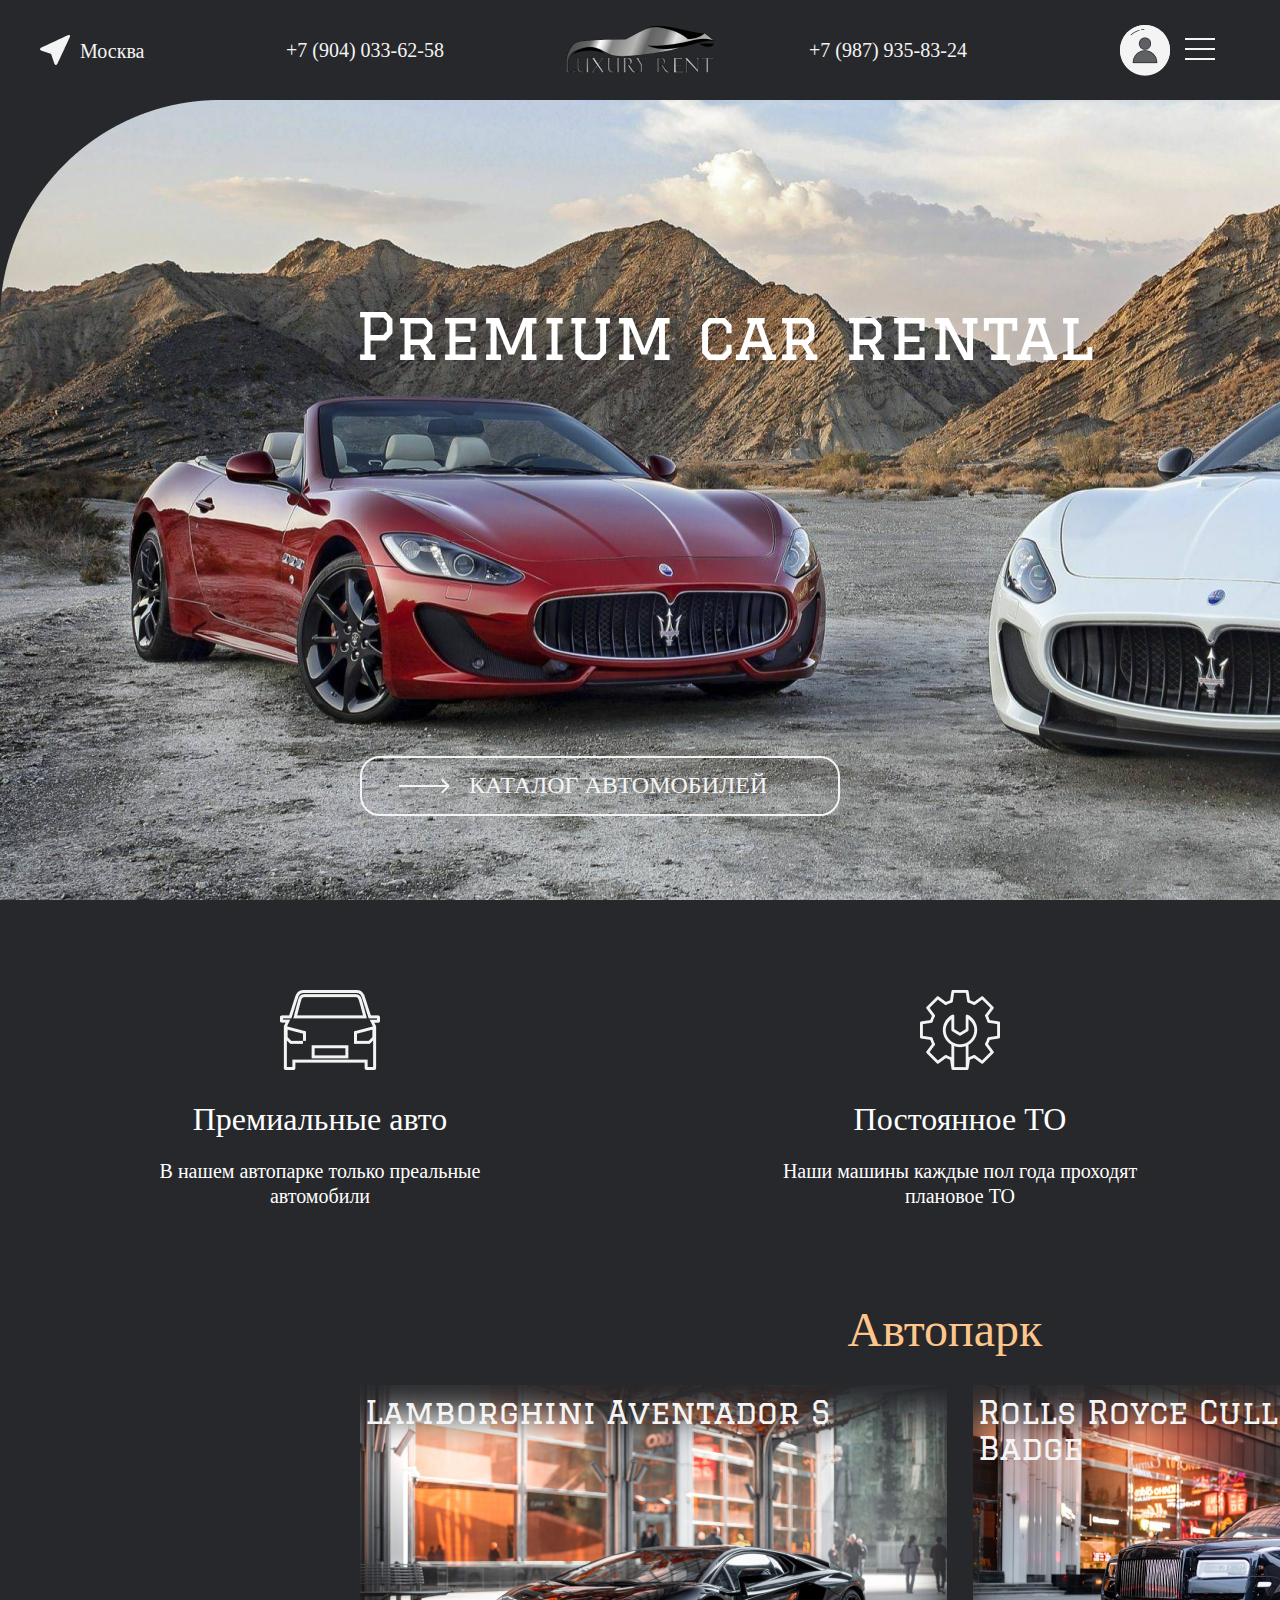
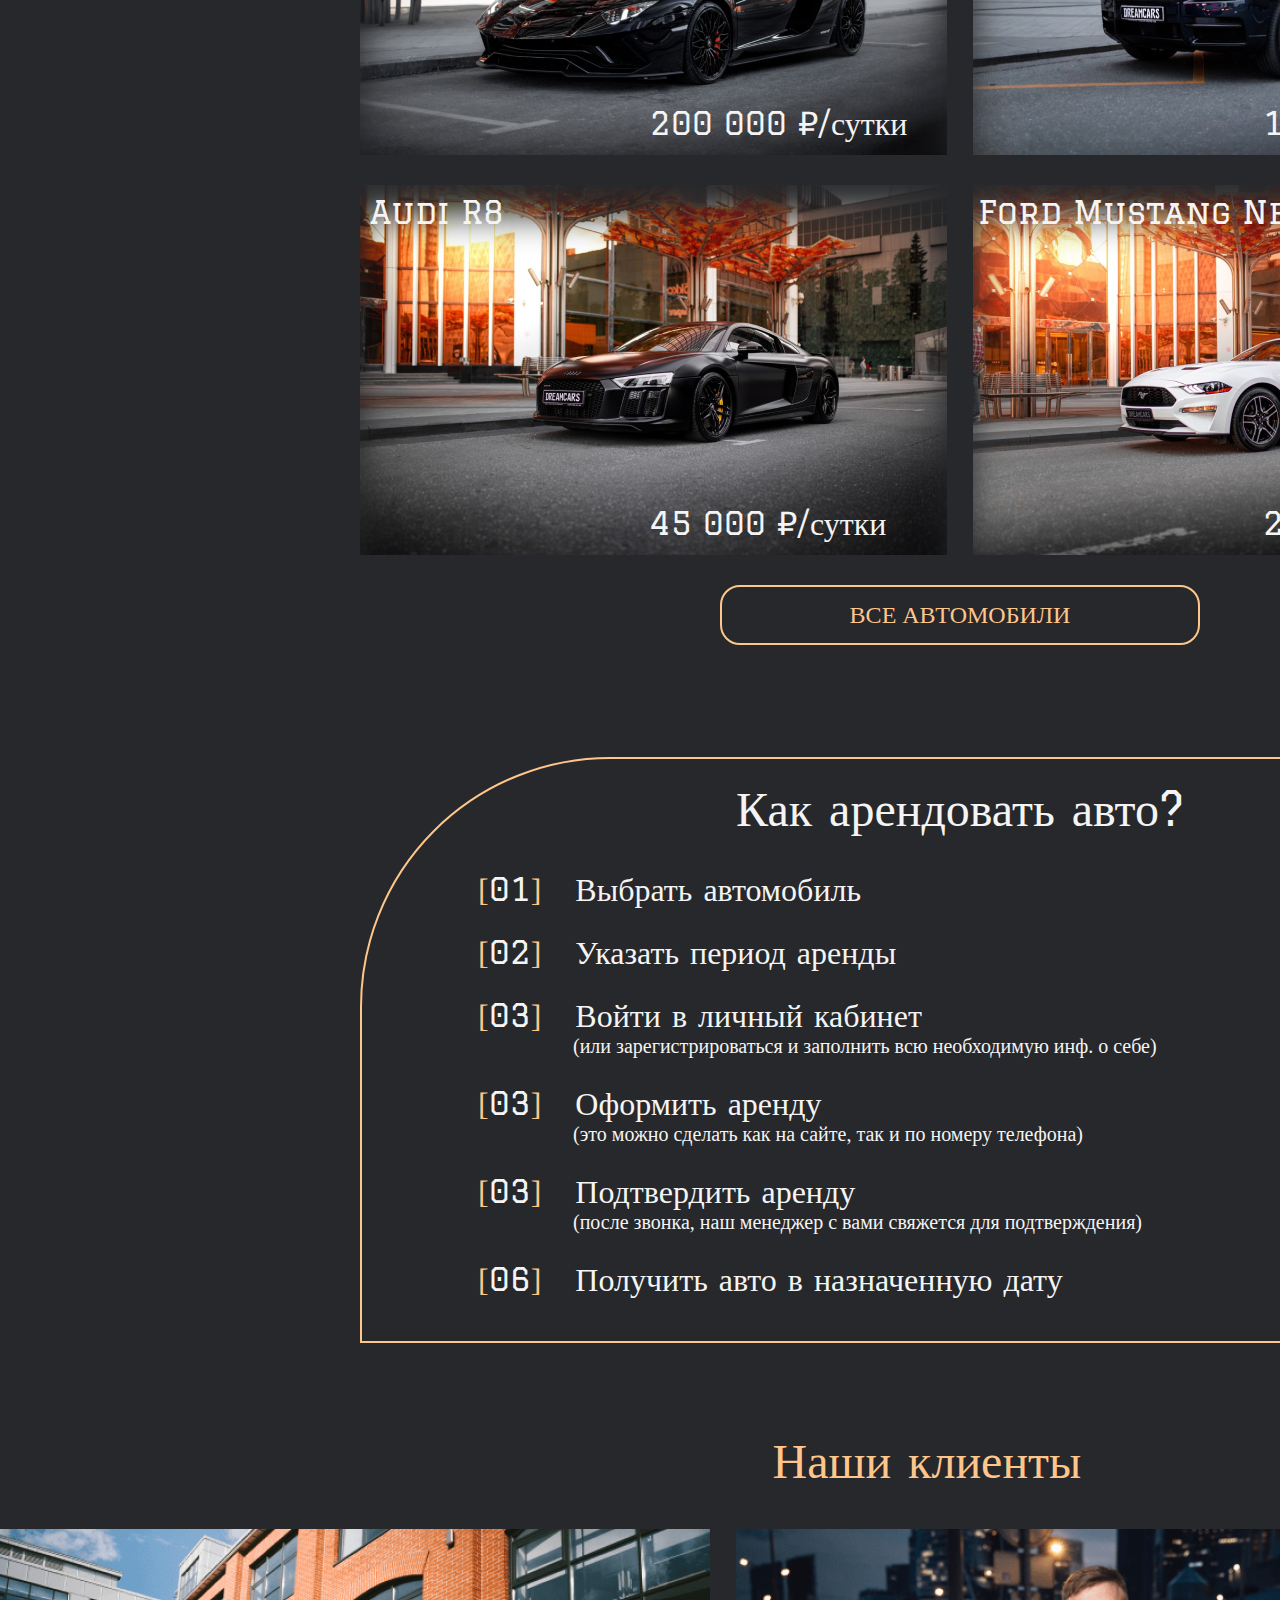
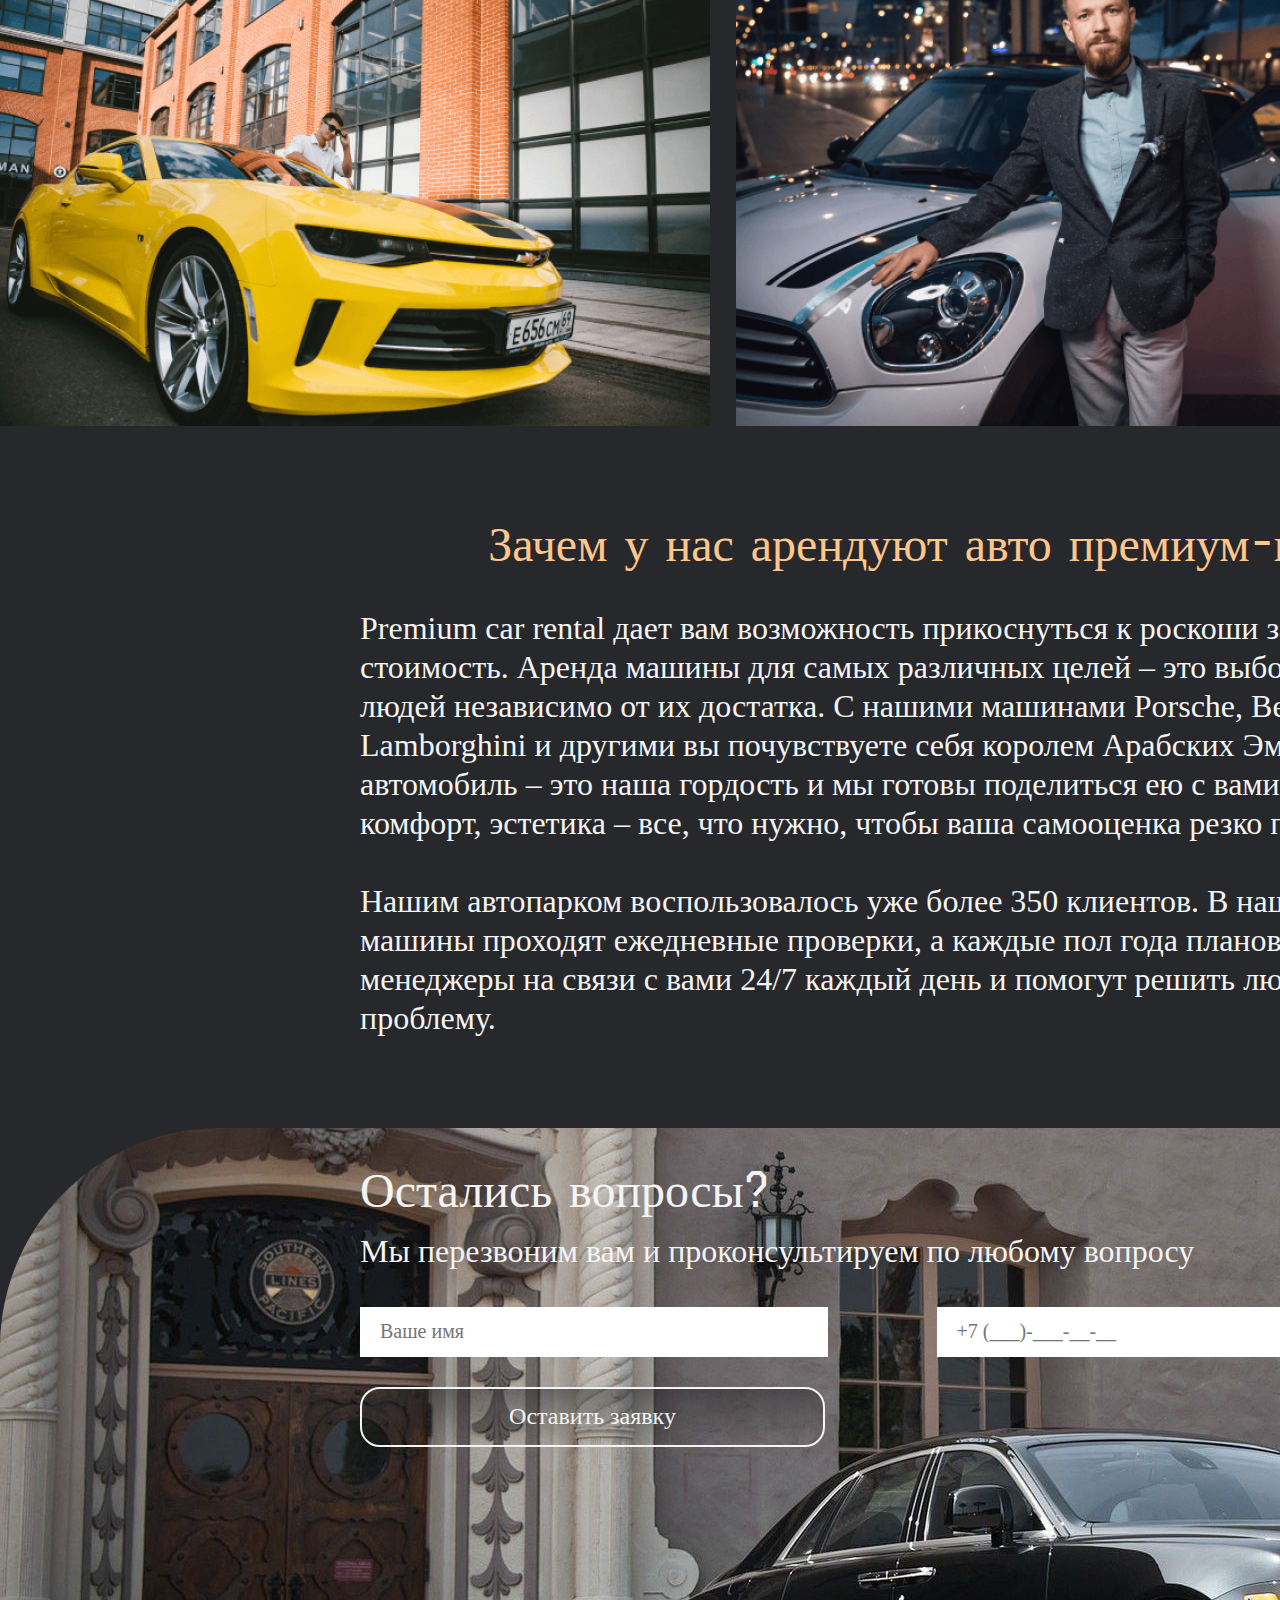
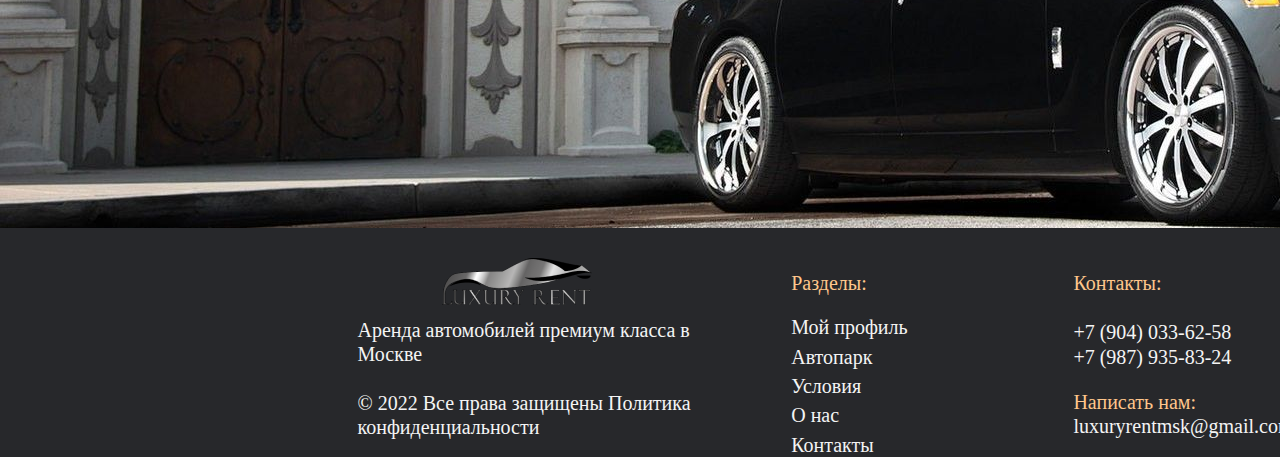
==== index.html @ 7f5846af "Личный кабинет" ====
<!DOCTYPE html>
<html lang="en">

<head>
    <meta charset="UTF-8">
    <meta http-equiv="X-UA-Compatible" content="IE=edge">
    <meta name="viewport" content="width=device-width, initial-scale=1.0">
    <link rel="stylesheet" href="css/style.css">
    <link rel="stylesheet" href="https://unpkg.com/swiper@8/swiper-bundle.min.css" />
    <title>Luxury rent</title>
    <link rel="icon" href="images/favicon.ico" type="image/x-icon">
    <script src="https://code.jquery.com/jquery-3.6.0.min.js"
        integrity="sha256-/xUj+3OJU5yExlq6GSYGSHk7tPXikynS7ogEvDej/m4=" crossorigin="anonymous"></script>
</head>

<body>
    <div class="wrapper">
        <div class="header lock_padding">
            <div class="header_body">
                <div class="header_menu">
                    <div class="menu_location">
                        <img src="images/Vector.png" alt="">
                        <p>Москва</p>
                    </div>
                    <div class="menu_number1">
                        <p>+7 (904) 033-62-58</p>
                    </div>
                    <div class="menu_logo">
                        <a href="index.html"> <img src="images/Logo.png" alt=""></a>
                    </div>
                    <div class="menu_number2">
                        <p>+7 (987) 935-83-24</p>
                    </div>
                    <div class="menu_account">
                        <a href="#popup" class="account_link popup_link">
                            <img src="images/account.png" alt="">
                        </a>
                        <div id="account_burger">
                            <div class="burger_line first"></div>
                            <div class="burger_line second"></div>
                            <div class="burger_line fourth"></div>
                        </div>
                        <div id="main_menu">
                            <div id="close">
                                <img src="images/Close.png" alt="">
                            </div>
                            <nav>
                                <a href="#popup" class="popup_link">Мой профиль</a>
                                <a href="#">Автопарк</a>
                                <a href="#">Условия</a>
                                <a href="#">О нас</a>
                                <a href="#">Контакты</a>
                            </nav>
                        </div>
                    </div>
                </div>
            </div>
        </div>
        <div class="main">
            <div class="main_body">
                <div class="title">
                    <p> Premium car rental</p>
                </div>
                <a href="#">
                    <div class="catalog">
                        <div class="catalog_arrow">
                            <img src="images/arrow.png" alt="" id="arrow">
                            <img src="images/arrow_black.png" alt="" id="arrow_black">
                        </div>
                        <div class="catalog_content">
                            <p>КАТАЛОГ АВТОМОБИЛЕЙ</p>
                        </div>
                    </div>
                </a>
                <div class="main_info">
                    <div class="info_block">
                        <div class="block_logo">
                            <img src="images/car.png" alt="">
                        </div>
                        <div class="block_title">
                            Премиальные авто
                        </div>
                        <div class="block_body">
                            В нашем автопарке только преальные автомобили
                        </div>
                    </div>
                    <div class="info_block">
                        <div class="block_logo">
                            <img src="images/TO.png" alt="">
                        </div>
                        <div class="block_title">
                            Постоянное ТО
                        </div>
                        <div class="block_body">
                            Наши машины каждые пол года проходят плановое ТО
                        </div>
                    </div>
                    <div class="info_block">
                        <div class="block_logo">
                            <img src="images/support.png" alt="">
                        </div>
                        <div class="block_title">
                            Поддержка 24/7
                        </div>
                        <div class="block_body">
                            Мы окажем поддержку нашим клиентам в любое время
                        </div>
                    </div>
                </div>
                <div class="carPark">
                    <div class="carPark_title">
                        <p>Автопарк</p>
                    </div>
                    <div class="carPark_content">
                        <a href="#">
                            <div class="content_item first">
                                <div class="title">
                                    Lamborghini Aventador S
                                </div>
                                <div class="price">
                                    200 000 ₽/сутки
                                </div>
                            </div>
                        </a>
                        <a href="#">
                            <div class="content_item second">
                                <div class="title">
                                    Rolls Royce Cullinan Black
                                    Badge
                                </div>
                                <div class="price">
                                    120 000 ₽/сутки
                                </div>
                            </div>
                        </a>
                        <a href="#">
                            <div class="content_item third">
                                <div class="title audi">
                                    Audi R8
                                </div>
                                <div class="price">
                                    45 000 ₽/сутки
                                </div>
                            </div>
                        </a>
                        <a href="#">
                            <div class="content_item fourth">
                                <div class="title">
                                    Ford Mustang New
                                </div>
                                <div class="price">
                                    20 000 ₽/сутки
                                </div>
                            </div>
                        </a>
                    </div>
                    <a href="#">
                        <div class="carPark_button">
                            ВСЕ АВТОМОБИЛИ
                        </div>
                    </a>
                </div>
                <div class="info">
                    <div class="info_title">
                        Как арендовать авто?
                    </div>
                    <div class="info_content">
                        <p><span class="color">[</span>01<span class="color first">]</span>Выбрать автомобиль</p>
                        <p><span class="color">[</span>02<span class="color second">]</span>Указать период аренды</p>
                        <p><span class="color">[</span>03<span class="color third">]</span>Войти в личный
                            кабинет<br><span class="text">(или зарегистрироваться и заполнить всю необходимую инф. о
                                себе)</span></p>
                        <p><span class="color">[</span>03<span class="color fourth">]</span>Оформить
                            аренду<br><span class="text">(это можно сделать как на сайте, так и по номеру
                                телефона)</span></p>
                        <p><span class="color">[</span>03<span class="color fifth">]</span>Подтвердить
                            аренду<br><span class="text"> (после звонка, наш менеджер с вами свяжется для
                                подтверждения)</span></p>
                        <p><span class="color">[</span>06<span class="color sixth">]</span>Получить авто в назначенную
                            дату</p>
                    </div>
                </div>
                <div class="clients">
                    <div class="clients_title">
                        Наши клиенты
                    </div>
                    <div class="swiper-conatainer">
                        <div class="swiper-wrapper">
                            <div class="swiper-slide"><img class="slide-image" src="images/slider/clients_1 2.png"
                                    alt=""></div>
                            <div class="swiper-slide"><img class="slide-image" src="images/slider/clients_2 1.png"
                                    alt=""></div>
                            <div class="swiper-slide"><img class="slide-image" src="images/slider/clients_3 1.png"
                                    alt=""></div>
                            <div class="swiper-slide"><img class="slide-image" src="images/slider/clients_4 2.png"
                                    alt=""></div>
                        </div>
                    </div>
                </div>
                <div class="benefits">
                    <div class="benefits_title">
                        Зачем у нас арендуют авто премиум-класса?
                    </div>
                    <div class="benefits_content">
                        <p>
                            Premium car rental дает вам возможность прикоснуться к роскоши
                            за доступную стоимость. Аренда машины для самых различных целей – это выбор уверенных в себе
                            людей независимо от их достатка.
                            С нашими машинами Porsche, Bentley, Ferrari, Lamborghini и другими вы почувствуете себя
                            королем Арабских Эмиратов. Каждый автомобиль – это наша гордость и мы готовы поделиться ею с
                            вами. Динамика, комфорт, эстетика – все, что нужно, чтобы ваша самооценка резко повысилась.
                        </p>
                        <br>
                        <p>
                            Нашим автопарком воспользовалось уже более 350 клиентов.
                            В нашем автопарке машины проходят ежедневные проверки,
                            а каждые пол года плановое ТО. Наши менеджеры на связи с вами 24/7 каждый день и помогут
                            решить любую возникшую проблему.
                        </p>
                    </div>
                </div>
                <div class="feedback">
                    <form id="ajax-form" action="mail.php" method="POST">
                        <div class="feedback_title">Остались вопросы?</div>
                        <div class="feedback_text">Мы перезвоним вам и проконсультируем по любому вопросу</div>
                        <input type="text" name="user_name" class="feedback_name" placeholder="Ваше имя">
                        <input type="text" name="user_phone" class="feedback_number" type="tel"
                            placeholder="+7 (___)-___-__-__">
                        <button type="submit" class="feedback_button">Оставить заявку</button>
                    </form>
                </div>
            </div>
        </div>
        <div class="footer">
            <div class="footer_wrapper">
                <div class="footer_politics">
                    <div class="politics_logo"><img src="images/Logo.png" alt=""></div>
                    <div class="politics_content">
                        <p>Аренда автомобилей премиум класса в Москве</p> <br>
                        <p>© 2022 Все
                            права защищены Политика конфиденциальности</p>
                    </div>
                </div>
                <div class="footer_menu">
                    <div class="menu_title title">Разделы:</div>
                    <div class="menu_content">
                        <a href="#">
                            <p>Мой профиль</p>
                        </a><a href="#">
                            <p>Автопарк</p>
                        </a><a href="#">
                            <p>Условия</p>
                        </a><a href="#">
                            <p>О нас</p>
                        </a><a href="#">
                            <p>Контакты</p>
                        </a>
                    </div>
                </div>
                <div class="footer_contacts">
                    <div class="contacts_title title">
                        Контакты:
                    </div>
                    <div class="contacts_content">
                        <p>+7 (904) 033-62-58</p>
                        <p>+7 (987) 935-83-24</p>
                    </div>
                    <div class="writeUs title">
                        Написать нам:
                    </div>
                    <div class="writeUs_content">
                        luxuryrentmsk@gmail.com
                    </div>
                </div>
                <div class="footer_address">
                    <div class="address_title title">
                        Адрес:
                    </div>
                    <div class="address_content">
                        <p>Россия, г.Москва,</p>
                        <p>Новый Арбат, 32</p>
                    </div>
                    <div class="address_links">
                        <a href="#"><img src="images/footer/telegram.png" alt=""></a>
                        <a href="#"> <img src="images/footer/vk.png" alt=""></a>
                        <a href="#"><img src="images/footer/inst.png" alt=""></a>
                    </div>
                </div>
            </div>
        </div>

    </div>

    <div class="popup" id="popup">
        <div class="popup_body">
            <div class="popup_content">
                <div class="popup_letter"></div>
                <div class="popup_title">Вход в личный кабинет</div>
                <input type="text" placeholder="Логин" class="popup_login popup_input">
                <input type="text" placeholder="Пароль" class="popup_password popup_input">
            </div>
        </div>
    </div>
    <div class="popup" id="popup_2">
        <div class="popup_body">
            <div class="popup_content">
                <div class="popup_title">Модальное окно 2</div>
                <div class="popup_text"> Lorem ipsum dolor sit amet consectetur adipisicing elit. Neque perspiciatis
                    provident dicta minima,
                    nostrum ipsam veritatis commodi aliquam odit. Possimus voluptatibus non dolorum consectetur deleniti
                    atque soluta excepturi
                    ut delectus!</div>
            </div>
        </div>
    </div>

    <script src="https://unpkg.com/swiper@8/swiper-bundle.min.js"></script>
    <script src="js/script.js"></script>
    <script src="js/feedback.js"></script>
    <script src="js/popup.js"></script>
</body>

</html>
---- css/style.css ----
@charset "UTF-8";
/*Обнуление*/
@import url("https://fonts.googleapis.com/css2?family=Graduate&display=swap");
* {
  padding: 0;
  margin: 0;
  border: 0;
}

*, *:before, *:after {
  -webkit-box-sizing: border-box;
  box-sizing: border-box;
}

:focus, :active {
  outline: none;
}

a:focus, a:active {
  outline: none;
}

nav, footer, header, aside {
  display: block;
}

html, body {
  height: 100%;
  width: 100%;
  font-size: 100%;
  line-height: 1;
  font-size: 14px;
  -ms-text-size-adjust: 100%;
  -moz-text-size-adjust: 100%;
  -webkit-text-size-adjust: 100%;
}

input, button, textarea {
  font-family: inherit;
}

input::-ms-clear {
  display: none;
}

button {
  cursor: pointer;
}

button::-moz-focus-inner {
  padding: 0;
  border: 0;
}

a, a:visited {
  text-decoration: none;
}

a:hover {
  text-decoration: none;
}

ul li {
  list-style: none;
}

img {
  vertical-align: top;
}

h1, h2, h3, h4, h5, h6 {
  font-size: inherit;
  font-weight: 400;
}

/*--------------------*/
@font-face {
  font-family: Montserrat;
  src: url("https://fonts.googleapis.com/css2?family=Montserrat&display=swap");
}

* {
  font-family: Montserrat;
}

body {
  background: #27282B;
}

body.lock {
  overflow: hidden;
}

#main_menu {
  background: #27282B;
  width: 246px;
  height: 370px;
  overflow: visible;
  position: absolute;
  top: 25px;
  margin-right: 50px;
}

#main_menu #close {
  display: -webkit-box;
  display: -ms-flexbox;
  display: flex;
  -webkit-box-pack: left;
      -ms-flex-pack: left;
          justify-content: left;
  cursor: pointer;
}

#main_menu #close img {
  margin-left: 210px;
}

#main_menu nav {
  display: -webkit-box;
  display: -ms-flexbox;
  display: flex;
  -webkit-box-orient: vertical;
  -webkit-box-direction: normal;
      -ms-flex-direction: column;
          flex-direction: column;
  line-height: 24.38px;
}

#main_menu nav a:first-child {
  margin-top: 35px;
}

#main_menu nav a {
  text-align: center;
  font-size: 20px;
  color: white;
  text-decoration: none;
  margin-bottom: 40px;
}

.wrapper {
  width: 1920px;
  margin-left: auto;
  margin-right: auto;
}

.wrapper .header {
  position: fixed;
  top: 0;
  left: 0;
  background-color: #27282B;
  width: 100%;
  height: 100px;
  display: -webkit-box;
  display: -ms-flexbox;
  display: flex;
  -webkit-box-align: center;
      -ms-flex-align: center;
          align-items: center;
  z-index: 2;
}

.wrapper .header .header_body {
  width: 1200px;
  height: 80px;
  margin-left: auto;
  margin-right: auto;
}

.wrapper .header .header_body .header_menu {
  display: -webkit-box;
  display: -ms-flexbox;
  display: flex;
  height: 100%;
}

.wrapper .header .header_body .header_menu .menu_location {
  display: -webkit-box;
  display: -ms-flexbox;
  display: flex;
  -webkit-box-align: center;
      -ms-flex-align: center;
          align-items: center;
  height: 100%;
}

.wrapper .header .header_body .header_menu .menu_location img {
  width: 30px;
  height: 30px;
  margin-right: 10px;
}

.wrapper .header .header_body .header_menu .menu_location p {
  font-size: 20px;
  color: #F4F4F4;
  width: 80px;
  height: 22px;
  line-height: 24.38px;
}

.wrapper .header .header_body .header_menu .menu_number1 {
  display: -webkit-box;
  display: -ms-flexbox;
  display: flex;
  -webkit-box-align: center;
      -ms-flex-align: center;
          align-items: center;
  height: 100%;
  margin-left: 126px;
  width: 185px;
}

.wrapper .header .header_body .header_menu .menu_number1 p {
  color: #F4F4F4;
  line-height: 24.38px;
  font-size: 20px;
}

.wrapper .header .header_body .header_menu .menu_logo {
  display: -webkit-box;
  display: -ms-flexbox;
  display: flex;
  -webkit-box-align: center;
      -ms-flex-align: center;
          align-items: center;
  margin-left: 94px;
}

.wrapper .header .header_body .header_menu .menu_number2 {
  display: -webkit-box;
  display: -ms-flexbox;
  display: flex;
  -webkit-box-align: center;
      -ms-flex-align: center;
          align-items: center;
  height: 100%;
  margin-left: 94px;
  width: 185px;
}

.wrapper .header .header_body .header_menu .menu_number2 p {
  font-family: Montserrat;
  color: #F4F4F4;
  line-height: 24.38px;
  font-size: 20px;
}

.wrapper .header .header_body .header_menu .menu_account {
  display: -webkit-box;
  display: -ms-flexbox;
  display: flex;
  -webkit-box-align: center;
      -ms-flex-align: center;
          align-items: center;
  height: 100%;
  width: 246px;
}

.wrapper .header .header_body .header_menu .menu_account .account_link {
  margin-left: 154px;
  height: 50px;
  width: 50px;
  border-radius: 50%;
  background-color: #F4F4F4;
  display: -webkit-box;
  display: -ms-flexbox;
  display: flex;
  -webkit-box-align: center;
      -ms-flex-align: center;
          align-items: center;
  -webkit-box-pack: center;
      -ms-flex-pack: center;
          justify-content: center;
  -webkit-box-orient: vertical;
  -webkit-box-direction: normal;
      -ms-flex-direction: column;
          flex-direction: column;
  margin-left: 126px;
  margin-right: 15px;
}

.wrapper .header .header_body .header_menu .menu_account #account_burger {
  margin: 200px auto;
  width: 30px;
  height: 40px;
  padding: 0;
  margin: 0;
  -webkit-box-sizing: border-box;
          box-sizing: border-box;
  position: relative;
  text-align: center;
  background-color: #27282B;
  cursor: pointer;
}

.wrapper .header .header_body .header_menu .menu_account #account_burger .burger_line {
  position: absolute;
  top: 8px;
  right: 0;
  width: 30px;
  height: 2px;
  background: #F4F4F4;
}

.wrapper .header .header_body .header_menu .menu_account #account_burger .second {
  top: 18px;
}

.wrapper .header .header_body .header_menu .menu_account #account_burger .fourth {
  top: 28px;
}

.wrapper .main {
  margin-top: 100px;
  width: 100%;
}

.wrapper .main .main_body {
  height: 100%;
  width: 100%;
  background: #27282B url(../images/Main.png) no-repeat;
}

.wrapper .main .main_body .title p {
  padding-top: 200px;
  padding-left: 355px;
  color: #FFFFFF;
  font-size: 64px;
  line-height: 72.9px;
  font-family: Graduate;
}

.wrapper .main .main_body .catalog {
  margin-left: 360px;
  display: -webkit-box;
  display: -ms-flexbox;
  display: flex;
  width: 480px;
  height: 60px;
  border: 2px solid #F4F4F4;
  border-radius: 20px;
  -webkit-box-align: center;
      -ms-flex-align: center;
          align-items: center;
  margin-top: 383px;
}

.wrapper .main .main_body .catalog .catalog_arrow {
  margin-left: 37px;
  width: 49.65px;
}

.wrapper .main .main_body .catalog .catalog_arrow #arrow_black {
  display: none;
}

.wrapper .main .main_body .catalog .catalog_content {
  margin-left: 20.35px;
}

.wrapper .main .main_body .catalog .catalog_content p {
  font-family: Montserrat;
  font-weight: 500;
  color: #F4F4F4;
  font-size: 24px;
  line-height: 29.26px;
}

.wrapper .main .main_body .catalog:hover #arrow {
  display: none;
}

.wrapper .main .main_body .catalog:hover #arrow_black {
  display: inline;
}

.wrapper .main .main_body .catalog:hover {
  background-color: #F4F4F4;
}

.wrapper .main .main_body .catalog:hover .catalog_content p {
  color: #27282B;
}

.wrapper .main .main_body .main_info {
  margin-top: 174px;
  display: -webkit-box;
  display: -ms-flexbox;
  display: flex;
  -webkit-box-align: center;
      -ms-flex-align: center;
          align-items: center;
  -ms-flex-pack: distribute;
      justify-content: space-around;
}

.wrapper .main .main_body .main_info .info_block {
  width: 400px;
  height: 223px;
  display: -webkit-box;
  display: -ms-flexbox;
  display: flex;
  -webkit-box-orient: vertical;
  -webkit-box-direction: normal;
      -ms-flex-direction: column;
          flex-direction: column;
}

.wrapper .main .main_body .main_info .info_block .block_logo {
  margin-left: auto;
  margin-right: auto;
  height: 80px;
  width: 80px;
}

.wrapper .main .main_body .main_info .info_block .block_title {
  margin-top: 31px;
  color: #FFFFFF;
  font-size: 32px;
  line-height: 36.45px;
  text-align: center;
}

.wrapper .main .main_body .main_info .info_block .block_body {
  margin-top: 22px;
  text-align: center;
  color: #FFFFFF;
  font-size: 20px;
  line-height: 24.38px;
}

.wrapper .main .main_body .carPark {
  margin-top: 90px;
  width: 1200px;
  height: 961px;
  margin-left: auto;
  margin-right: auto;
}

.wrapper .main .main_body .carPark .carPark_title {
  width: 225px;
  height: 58.06px;
  margin-left: auto;
  margin-right: auto;
  font-size: 48px;
  line-height: 54.67px;
  font-family: Graduate;
  color: #FFC68C;
}

.wrapper .main .main_body .carPark .carPark_content {
  margin-top: 23.94px;
  display: -ms-grid;
  display: grid;
  -ms-grid-columns: 587px 587px;
      grid-template-columns: 587px 587px;
}

.wrapper .main .main_body .carPark .carPark_content .content_item {
  width: 587px;
  height: 370px;
  -webkit-box-shadow: inset 0px 30px 35px 0px #27282B;
          box-shadow: inset 0px 30px 35px 0px #27282B;
}

.wrapper .main .main_body .carPark .carPark_content .content_item .title {
  font-size: 32px;
  line-height: 36.45px;
  font-family: Graduate;
  color: #F4F4F4;
  width: 508px;
  height: 35px;
  padding-top: 9px;
  margin-left: 5px;
}

.wrapper .main .main_body .carPark .carPark_content .content_item .audi {
  margin-left: 10px;
}

.wrapper .main .main_body .carPark .carPark_content .content_item .price {
  height: 35px;
  width: 280px;
  font-size: 32px;
  line-height: 36.45px;
  font-family: Graduate;
  color: #F4F4F4;
  margin-left: 290px;
  margin-top: 285px;
}

.wrapper .main .main_body .carPark .carPark_content .first {
  background: url(../images/lambo1.png);
}

.wrapper .main .main_body .carPark .carPark_content .first:hover {
  background-image: url(../images/lambo2.png);
}

.wrapper .main .main_body .carPark .carPark_content .second {
  background-image: url(../images/rolls1.png);
  margin-left: 26px;
}

.wrapper .main .main_body .carPark .carPark_content .second:hover {
  background-image: url(../images/rolls2.png);
}

.wrapper .main .main_body .carPark .carPark_content .third {
  background-image: url(../images/audi1.png);
  margin-top: 30px;
}

.wrapper .main .main_body .carPark .carPark_content .third:hover {
  background-image: url(../images/audi2.png);
}

.wrapper .main .main_body .carPark .carPark_content .fourth {
  background-image: url(../images/mustang1.png);
  margin-left: 26px;
  margin-top: 30px;
}

.wrapper .main .main_body .carPark .carPark_content .fourth:hover {
  background-image: url(../images/mustang2.png);
}

.wrapper .main .main_body .carPark_button {
  margin-top: 30px;
  width: 480px;
  height: 60px;
  border: 2px solid #FFC68C;
  border-radius: 20px;
  display: -webkit-box;
  display: -ms-flexbox;
  display: flex;
  -webkit-box-align: center;
      -ms-flex-align: center;
          align-items: center;
  margin-left: auto;
  margin-right: auto;
  -webkit-box-pack: center;
      -ms-flex-pack: center;
          justify-content: center;
  color: #FFC68C;
  font-family: Montserrat;
  font-size: 24px;
  font-weight: 29.26px;
}

.wrapper .main .main_body .carPark_button:hover {
  background-color: #FFC68C;
  color: #F4F4F4;
}

.wrapper .main .info {
  margin-top: 93px;
  width: 1200px;
  height: 586px;
  margin-left: auto;
  margin-right: auto;
  border: 2px solid #FFC68C;
  border-radius: 250px 0 0 0;
}

.wrapper .main .info .info_title {
  margin-top: 22px;
  font-family: Graduate;
  font-size: 48px;
  line-height: 54.67px;
  text-align: center;
  color: #F4F4F4;
}

.wrapper .main .info .info_content p {
  font-family: Graduate;
  font-size: 32px;
  line-height: 36.45px;
  color: #F4F4F4;
  margin-left: 116px;
  margin-top: 27px;
}

.wrapper .main .info .info_content p:first-child {
  margin-top: 35px;
}

.wrapper .main .info .info_content .color {
  color: #FFC68C;
  font-size: 32px;
}

.wrapper .main .info .info_content span {
  font-family: Montserrat;
  font-size: 20px;
  line-height: 24.38px;
}

.wrapper .main .info .info_content .text {
  display: block;
  margin-left: 95px;
}

.wrapper .main .info .info_content .first,
.wrapper .main .info .info_content .second,
.wrapper .main .info .info_content .third,
.wrapper .main .info .info_content .fourth,
.wrapper .main .info .info_content .fifth,
.wrapper .main .info .info_content .sixth {
  margin-right: 34px;
}

.wrapper .main .clients {
  z-index: 0;
  margin-top: 90px;
  height: 593px;
  width: 100%;
  overflow: hidden;
}

.wrapper .main .clients .clients_title {
  height: 58px;
  width: 375px;
  margin-left: auto;
  margin-right: auto;
  font-family: Graduate;
  font-size: 48px;
  line-height: 54.67px;
  color: #FFC68C;
  margin-bottom: 38px;
}

.wrapper .main .clients .swiper_container {
  width: 100%;
  z-index: 1;
}

.wrapper .main .clients .swiper_container .swiper_wrapper {
  width: 100%;
}

.wrapper .main .clients .swiper_container .swiper_wrapper .swiper-slide {
  width: 710px;
}

.wrapper .main .clients .swiper_container .swiper_wrapper .swiper-slide .slide-image {
  width: 710px;
}

.wrapper .main .benefits {
  margin-top: 90px;
  width: 1200px;
  margin-left: auto;
  margin-right: auto;
}

.wrapper .main .benefits .benefits_title {
  font-family: Graduate;
  font-size: 48px;
  text-align: center;
  line-height: 54.67px;
  color: #FFC68C;
}

.wrapper .main .benefits .benefits_content {
  margin-top: 38px;
  font-family: Montserrat;
  font-size: 32px;
  line-height: 39.01px;
  color: #F4F4F4;
}

.wrapper .main .feedback {
  margin-top: 90px;
  background-image: url("../images/feedback_background.png");
  width: 1920px;
  height: 700px;
}

.wrapper .main .feedback .feedback_title {
  height: 64px;
  width: 500px;
  font-family: Graduate;
  font-size: 48px;
  line-height: 54.67px;
  color: #F4F4F4;
  padding-top: 34px;
  margin-left: 360px;
}

.wrapper .main .feedback .feedback_text {
  width: 1042px;
  height: 45px;
  font-family: Montserrat;
  font-size: 32px;
  line-height: 39.01px;
  color: #F4F4F4;
  margin-top: 40px;
  margin-left: 360px;
}

.wrapper .main .feedback .feedback_name {
  height: 50px;
  width: 468px;
  margin-left: 360px;
  margin-top: 30px;
  font-family: Montserrat;
  font-size: 20px;
  line-height: 24.38px;
  padding-left: 20px;
  margin-right: 105px;
}

.wrapper .main .feedback .feedback_number {
  height: 50px;
  width: 468px;
  margin-top: 30px;
  font-family: Montserrat;
  font-size: 20px;
  line-height: 24.38px;
  padding-left: 20px;
}

.wrapper .main .feedback .feedback_button {
  width: 465px;
  height: 60px;
  background: -webkit-gradient(linear, left top, left bottom, from(rgba(39, 40, 43, 0.5)), to(rgba(39, 40, 43, 0)));
  background: linear-gradient(180deg, rgba(39, 40, 43, 0.5) 0%, rgba(39, 40, 43, 0) 100%);
  border-radius: 220px 220px 0px 0px;
  border: 2px solid #F4F4F4;
  border-radius: 20px;
  color: #F4F4F4;
  font-family: Montserrat;
  font-size: 24px;
  line-height: 29.26px;
  display: -webkit-box;
  display: -ms-flexbox;
  display: flex;
  -webkit-box-align: center;
      -ms-flex-align: center;
          align-items: center;
  -webkit-box-pack: center;
      -ms-flex-pack: center;
          justify-content: center;
  margin-left: 360px;
  margin-top: 30px;
  cursor: pointer;
}

.wrapper .main .feedback #feedback_button:hover {
  background: #F4F4F4;
  color: #27282B;
}

.wrapper .footer {
  width: 100%;
  margin-top: 30px;
}

.wrapper .footer .footer_wrapper {
  width: 1205px;
  height: 198px;
  margin-left: auto;
  margin-right: auto;
  display: -webkit-box;
  display: -ms-flexbox;
  display: flex;
}

.wrapper .footer .footer_wrapper .title {
  color: #FFC68C;
  font-size: 20px;
  font-family: Montserrat;
  line-height: 24.38px;
}

.wrapper .footer .footer_wrapper .footer_politics {
  width: 340px;
  height: 175px;
  display: -webkit-box;
  display: -ms-flexbox;
  display: flex;
  -webkit-box-orient: vertical;
  -webkit-box-direction: normal;
      -ms-flex-direction: column;
          flex-direction: column;
}

.wrapper .footer .footer_wrapper .footer_politics .politics_logo {
  width: 165px;
  margin-right: auto;
  margin-left: auto;
}

.wrapper .footer .footer_wrapper .footer_politics .politics_content {
  margin-top: 12px;
  color: #F4F4F4;
  font-family: Montserrat;
  font-size: 20px;
  line-height: 24.38px;
}

.wrapper .footer .footer_wrapper .footer_menu {
  margin-left: 100px;
  margin-top: 13px;
  width: 150px;
}

.wrapper .footer .footer_wrapper .footer_menu .menu_title {
  margin-bottom: 20px;
}

.wrapper .footer .footer_wrapper .footer_menu .menu_content p {
  font-size: 20px;
  line-height: 24.38px;
  color: #F4F4F4;
  margin-top: 5px;
}

.wrapper .footer .footer_wrapper .footer_contacts {
  margin-top: 13px;
  margin-left: 135px;
  width: 240px;
}

.wrapper .footer .footer_wrapper .footer_contacts .contacts_title {
  margin-bottom: 25px;
}

.wrapper .footer .footer_wrapper .footer_contacts .contacts_content {
  margin-bottom: 21px;
}

.wrapper .footer .footer_wrapper .footer_contacts .contacts_content p {
  color: #F4F4F4;
  font-size: 20px;
  line-height: 24.38px;
}

.wrapper .footer .footer_wrapper .footer_contacts .writeUs_title {
  margin-bottom: 21px;
}

.wrapper .footer .footer_wrapper .footer_contacts .writeUs_content {
  color: #F4F4F4;
  font-size: 20px;
  line-height: 24.38px;
}

.wrapper .footer .footer_wrapper .footer_address {
  margin-left: 72px;
  margin-top: 13px;
  width: 185px;
}

.wrapper .footer .footer_wrapper .footer_address .address_content {
  margin-top: 25px;
  margin-bottom: 25px;
}

.wrapper .footer .footer_wrapper .footer_address .address_content p {
  color: #F4F4F4;
  font-size: 20px;
  line-height: 24.38px;
}

.wrapper .footer .footer_wrapper .footer_address .address_links {
  width: 160px;
  display: -webkit-box;
  display: -ms-flexbox;
  display: flex;
  -webkit-box-pack: justify;
      -ms-flex-pack: justify;
          justify-content: space-between;
  -webkit-box-align: center;
      -ms-flex-align: center;
          align-items: center;
}

.popup {
  z-index: 3;
  position: fixed;
  width: 100%;
  height: 100%;
  background-color: rgba(0, 0, 0, 0.8);
  top: 0;
  left: 0;
  opacity: 0;
  visibility: hidden;
  overflow-x: hidden;
  overflow-y: auto;
  -webkit-transition: all 0.8s ease 0s;
  transition: all 0.8s ease 0s;
}

.popup .popup_body {
  min-height: 100%;
  display: -webkit-box;
  display: -ms-flexbox;
  display: flex;
  -webkit-box-align: center;
      -ms-flex-align: center;
          align-items: center;
  -webkit-box-pack: center;
      -ms-flex-pack: center;
          justify-content: center;
  padding: 30px 10px;
}

.popup .popup_body .popup_content {
  background-color: #27282B;
  border-radius: 20px;
  width: 800px;
  height: 685px;
  -webkit-transition: all 0.8s ease 0s;
  transition: all 0.8s ease 0s;
  opacity: 0;
  -webkit-transform: perspective(600px) translate(0px, -100%) rotateX(45deg);
          transform: perspective(600px) translate(0px, -100%) rotateX(45deg);
}

.popup .popup_body .popup_content .popup_letter {
  width: 100%;
  height: 80px;
  background-image: url("../images/account_letter.png");
}

.popup .popup_body .popup_content .popup_title {
  margin-top: 15px;
  font-size: 48px;
  width: 600px;
  height: 55px;
  color: #F4F4F4;
  font-family: Montserrat;
  line-height: 58.51px;
  margin-left: auto;
  margin-right: auto;
}

.popup .popup_body .popup_content .popup_input {
  background-color: #27282B;
  width: 415px;
  height: 35px;
  margin-left: 193px;
  border-bottom: 1px solid #F4F4F4;
  color: #F4F4F4;
  font-family: Montserrat;
  line-height: 24.38px;
  font-size: 20px;
}

.popup .popup_body .popup_content .popup_login {
  margin-top: 45px;
}

.popup .popup_body .popup_content .popup_password {
  margin-top: 15px;
}

.popup.open {
  opacity: 1;
  visibility: visible;
}

.popup.open .popup_content {
  -webkit-transform: perspective(600px) translate(0px, 0px) rotateX(0deg);
          transform: perspective(600px) translate(0px, 0px) rotateX(0deg);
  opacity: 1;
}
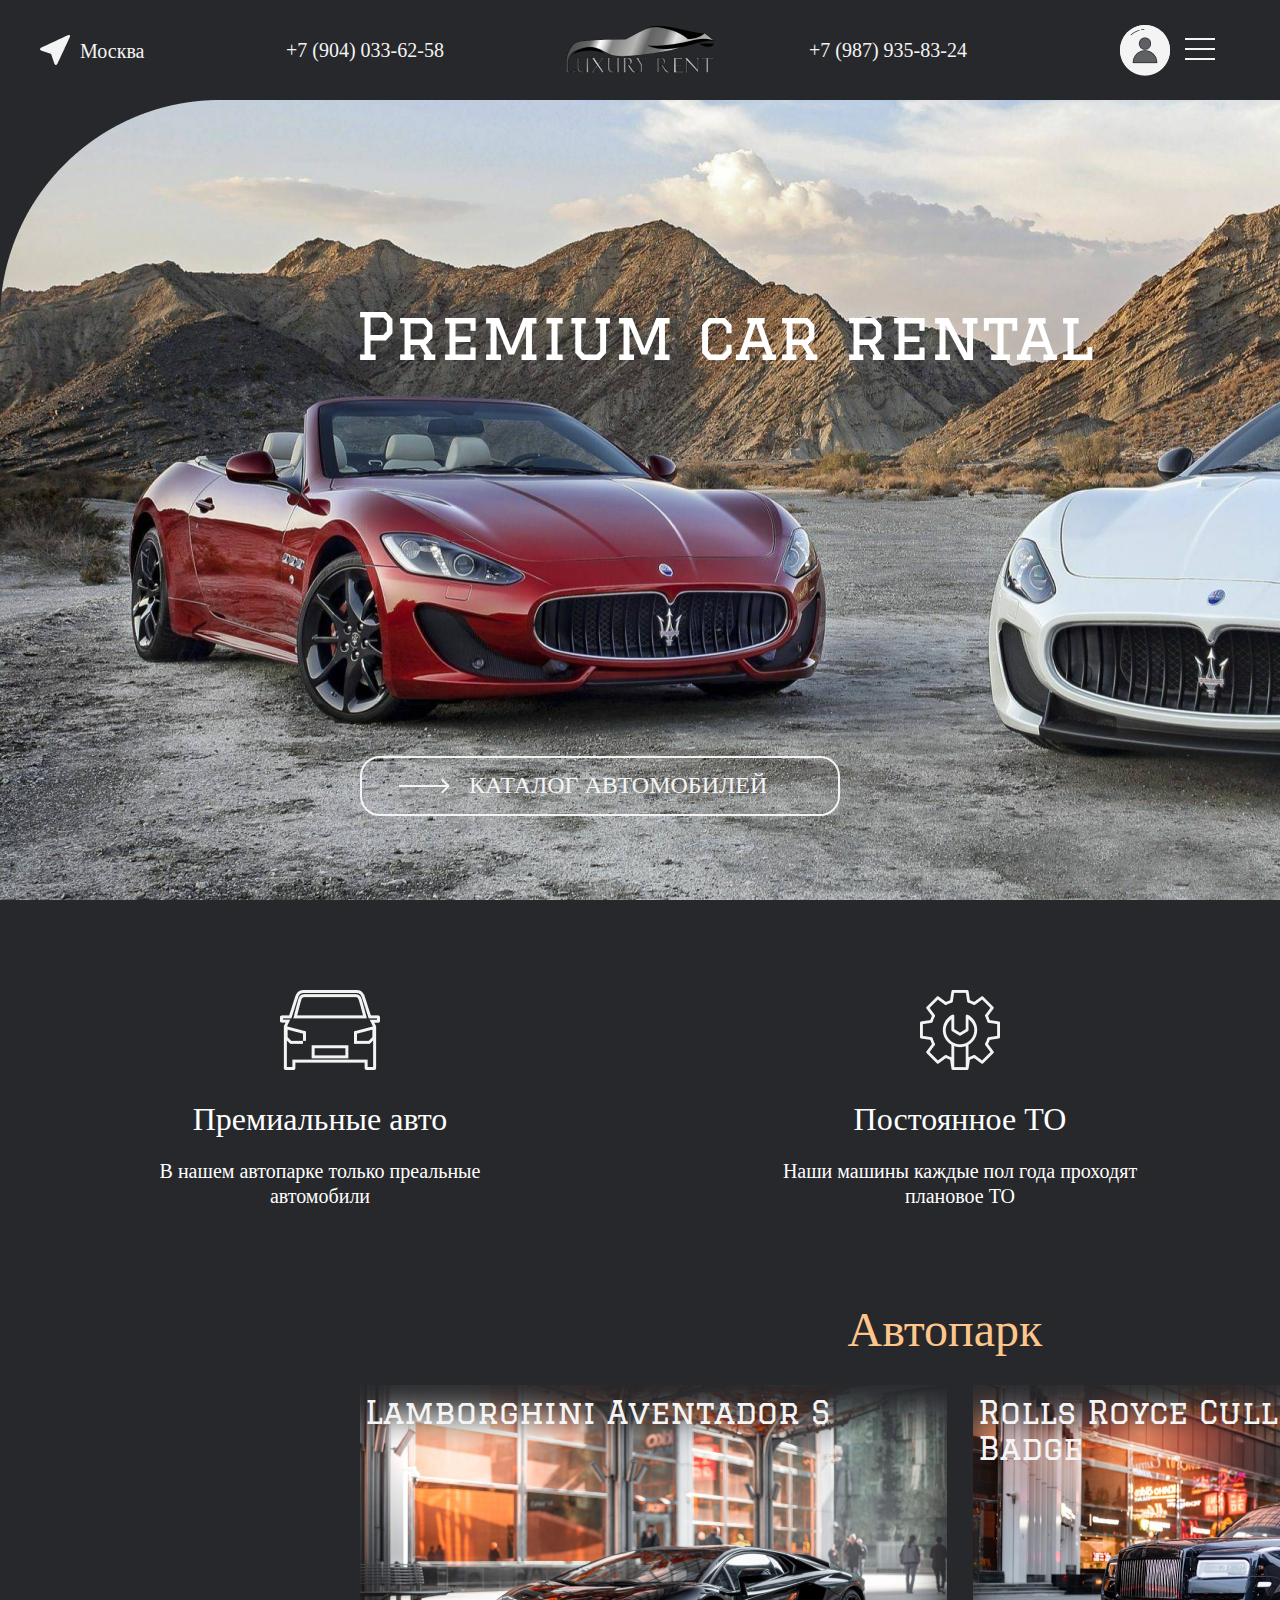
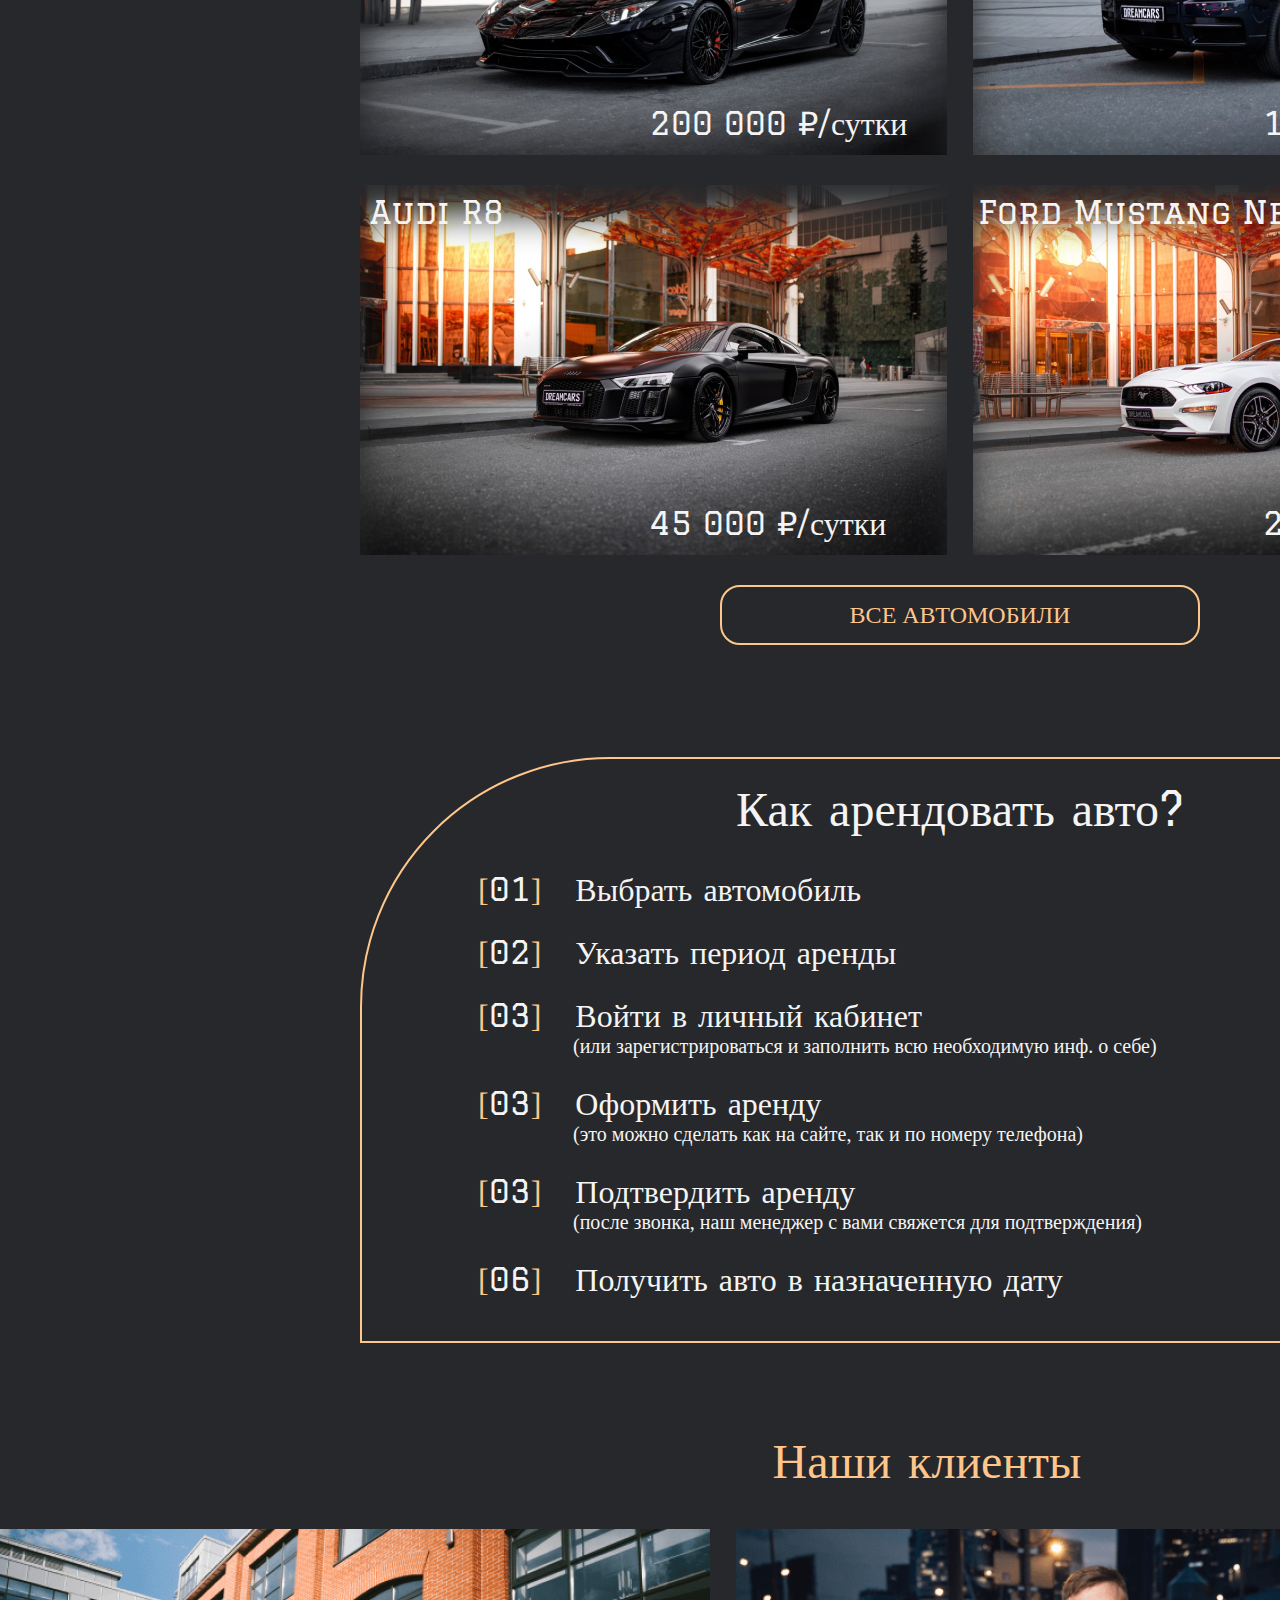
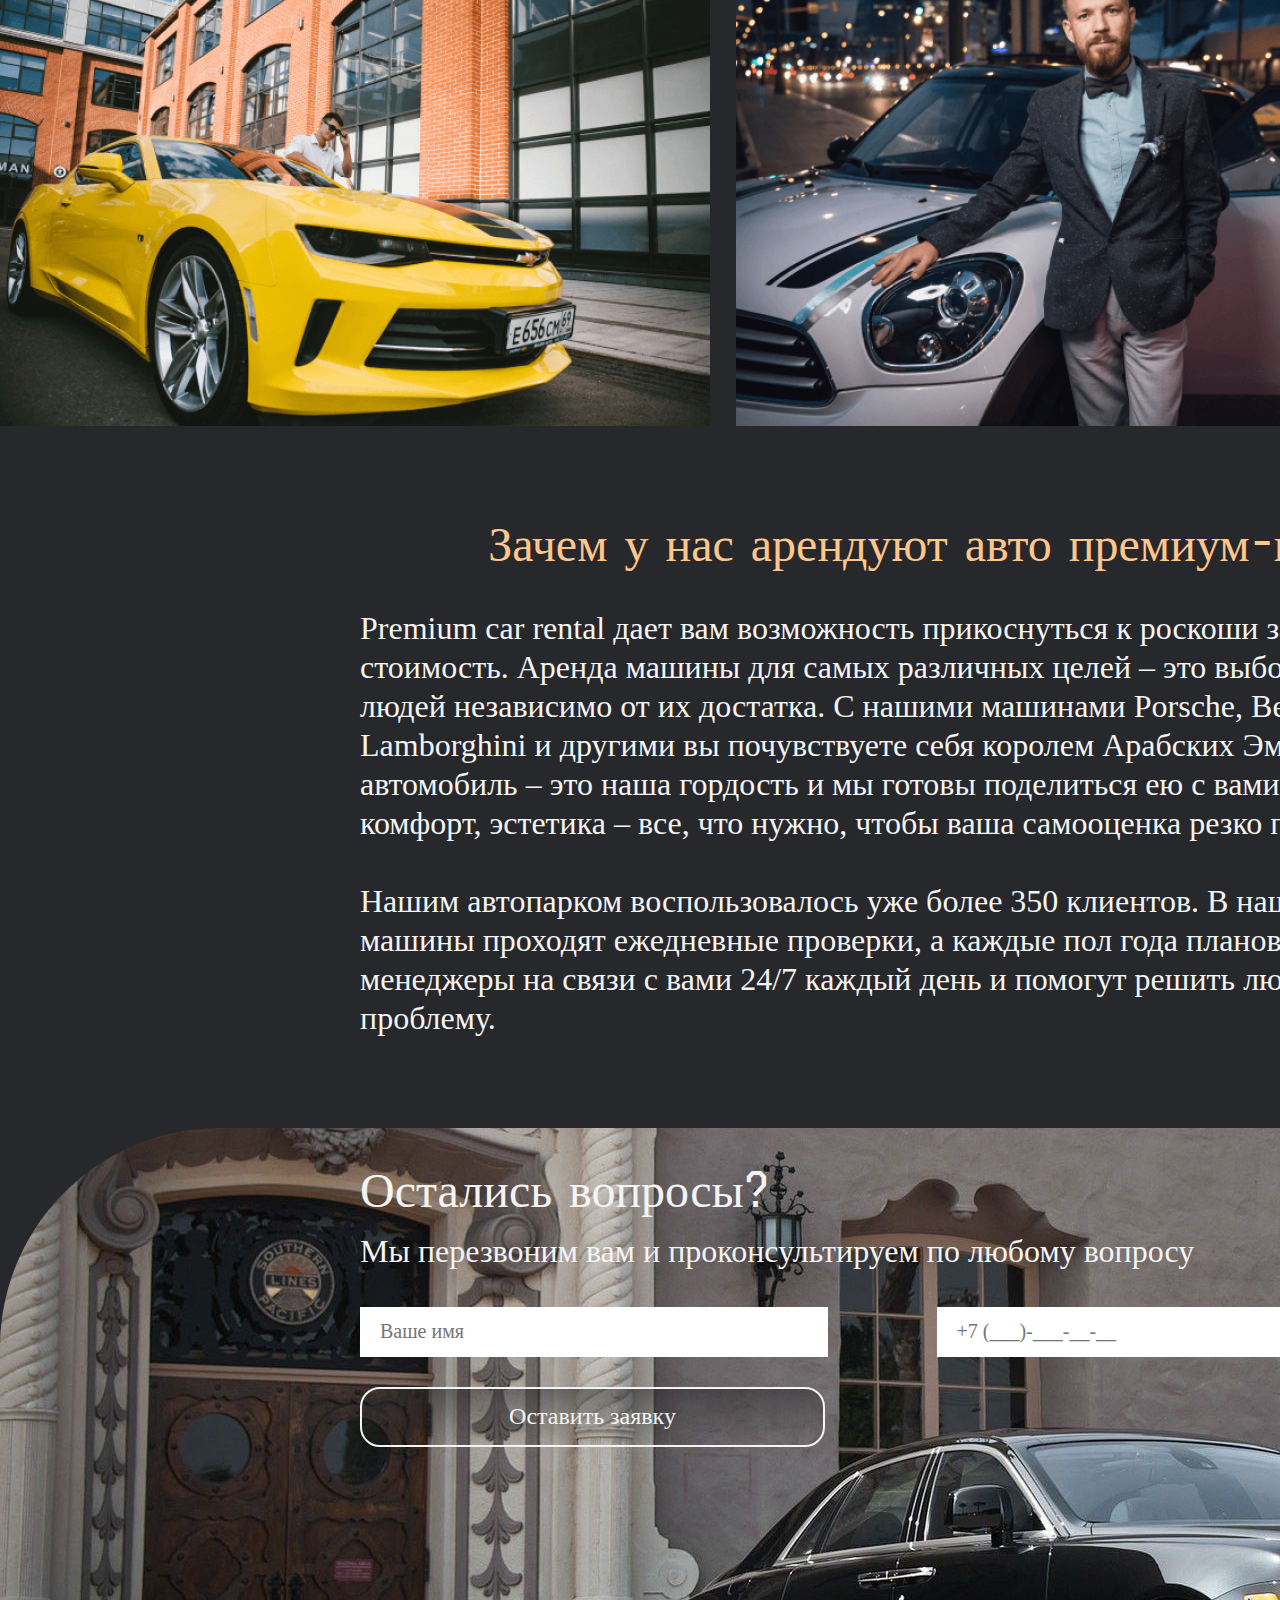
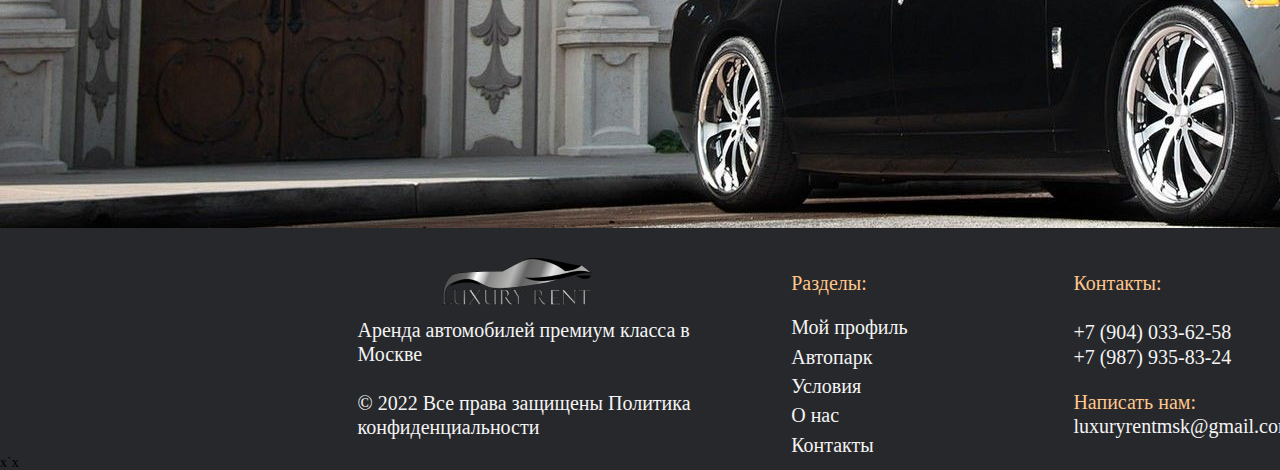
==== commit 40f9c1b6: "каталог" ====
--- a/index.html
+++ b/index.html
@@ -46,7 +46,7 @@
                             </div>
                             <nav>
                                 <a href="#popup" class="popup_link">Мой профиль</a>
-                                <a href="#">Автопарк</a>
+                                <a href="/pages/catalog.html">Автопарк</a>
                                 <a href="#">Условия</a>
                                 <a href="#">О нас</a>
                                 <a href="#">Контакты</a>
@@ -67,9 +67,9 @@
                             <img src="images/arrow.png" alt="" id="arrow">
                             <img src="images/arrow_black.png" alt="" id="arrow_black">
                         </div>
-                        <div class="catalog_content">
+                        <a href="/pages/catalog.html" class="catalog_content">
                             <p>КАТАЛОГ АВТОМОБИЛЕЙ</p>
-                        </div>
+                        </a>
                     </div>
                 </a>
                 <div class="main_info">
@@ -112,7 +112,7 @@
                         <p>Автопарк</p>
                     </div>
                     <div class="carPark_content">
-                        <a href="#">
+                        <a href="pages/lambo.php">
                             <div class="content_item first">
                                 <div class="title">
                                     Lamborghini Aventador S
@@ -244,7 +244,7 @@
                 <div class="footer_menu">
                     <div class="menu_title title">Разделы:</div>
                     <div class="menu_content">
-                        <a href="#">
+                        <a href="#popup" class="popup_link">
                             <p>Мой профиль</p>
                         </a><a href="#">
                             <p>Автопарк</p>
@@ -293,31 +293,54 @@
 
     <div class="popup" id="popup">
         <div class="popup_body">
-            <div class="popup_content">
-                <div class="popup_letter"></div>
-                <div class="popup_title">Вход в личный кабинет</div>
-                <input type="text" placeholder="Логин" class="popup_login popup_input">
-                <input type="text" placeholder="Пароль" class="popup_password popup_input">
-            </div>
+            <form action="auth.php" method="post">
+                <div class="popup_content">
+                    <div class="popup_letter"></div>
+                    <div class="popup_title">Вход в личный кабинет</div>
+                    <input type="text" placeholder="Логин" name="auth_login" class="popup_login popup_input">
+                    <input type="password" placeholder="Пароль" name="auth_password" class="popup_password popup_input">
+                    <button action="submit" class="popup_button">Вход</button>
+                    <a href="#popup_2" class="popup_link popup_registration">
+                        <div>Вас еще нет в системе?<br>
+                            Зарегистрируйтесь!</div>
+                    </a>
+                    <div class="popup_terms">Нажимая на кнопку, вы принимаете<br>
+                        <a href="#">условия пользовательского соглашения</a>
+                    </div>
+                </div>
+            </form>
         </div>
     </div>
     <div class="popup" id="popup_2">
         <div class="popup_body">
-            <div class="popup_content">
-                <div class="popup_title">Модальное окно 2</div>
-                <div class="popup_text"> Lorem ipsum dolor sit amet consectetur adipisicing elit. Neque perspiciatis
-                    provident dicta minima,
-                    nostrum ipsam veritatis commodi aliquam odit. Possimus voluptatibus non dolorum consectetur deleniti
-                    atque soluta excepturi
-                    ut delectus!</div>
-            </div>
+            <form action="registration.php" method="post">
+                <div class="popup_content">
+                    <div class="popup_title">Регистрация</div>
+                    <input type="text" id="popup_name" placeholder="Ваше Имя:" name="popup_name"
+                        class="popup_name popup_input">
+                    <input type="email" id="popup_email" placeholder="Ваш E-mail:" name="popup_email"
+                        class="popup_email popup_input">
+                    <input type="password" id="popup_password" placeholder="Пароль" name="popup_password"
+                        class="popup_password popup_input">
+                    <input type="password" id="popup_passwordRepeat" name="popup_passwordRepeat"
+                        placeholder="Повторите пароль" class="popup_passwordRepeat popup_input">
+                    <button action="submit" id="popup_button" class="popup_button">Зарегистрироваться</button>
+                    <div id="error"></div>
+                    <div class="popup_term last">Нажимая на кнопку, вы принимаете<br>
+                        <a href="#">условия пользовательского соглашения</a>
+                    </div>
+                </div>
+            </form>
         </div>
     </div>
+
 
     <script src="https://unpkg.com/swiper@8/swiper-bundle.min.js"></script>
     <script src="js/script.js"></script>
     <script src="js/feedback.js"></script>
     <script src="js/popup.js"></script>
+    x`x
+    <script src="js/slider.js"></script>
 </body>
 
 </html>--- a/css/style.css
+++ b/css/style.css
@@ -89,6 +89,10 @@
 
 body.lock {
   overflow: hidden;
+}
+
+.php {
+  display: none;
 }
 
 #main_menu {
@@ -109,6 +113,7 @@
       -ms-flex-pack: left;
           justify-content: left;
   cursor: pointer;
+  height: 10px;
 }
 
 #main_menu #close img {
@@ -157,7 +162,7 @@
   -webkit-box-align: center;
       -ms-flex-align: center;
           align-items: center;
-  z-index: 2;
+  z-index: 3;
 }
 
 .wrapper .header .header_body {
@@ -670,88 +675,6 @@
   color: #F4F4F4;
 }
 
-.wrapper .main .feedback {
-  margin-top: 90px;
-  background-image: url("../images/feedback_background.png");
-  width: 1920px;
-  height: 700px;
-}
-
-.wrapper .main .feedback .feedback_title {
-  height: 64px;
-  width: 500px;
-  font-family: Graduate;
-  font-size: 48px;
-  line-height: 54.67px;
-  color: #F4F4F4;
-  padding-top: 34px;
-  margin-left: 360px;
-}
-
-.wrapper .main .feedback .feedback_text {
-  width: 1042px;
-  height: 45px;
-  font-family: Montserrat;
-  font-size: 32px;
-  line-height: 39.01px;
-  color: #F4F4F4;
-  margin-top: 40px;
-  margin-left: 360px;
-}
-
-.wrapper .main .feedback .feedback_name {
-  height: 50px;
-  width: 468px;
-  margin-left: 360px;
-  margin-top: 30px;
-  font-family: Montserrat;
-  font-size: 20px;
-  line-height: 24.38px;
-  padding-left: 20px;
-  margin-right: 105px;
-}
-
-.wrapper .main .feedback .feedback_number {
-  height: 50px;
-  width: 468px;
-  margin-top: 30px;
-  font-family: Montserrat;
-  font-size: 20px;
-  line-height: 24.38px;
-  padding-left: 20px;
-}
-
-.wrapper .main .feedback .feedback_button {
-  width: 465px;
-  height: 60px;
-  background: -webkit-gradient(linear, left top, left bottom, from(rgba(39, 40, 43, 0.5)), to(rgba(39, 40, 43, 0)));
-  background: linear-gradient(180deg, rgba(39, 40, 43, 0.5) 0%, rgba(39, 40, 43, 0) 100%);
-  border-radius: 220px 220px 0px 0px;
-  border: 2px solid #F4F4F4;
-  border-radius: 20px;
-  color: #F4F4F4;
-  font-family: Montserrat;
-  font-size: 24px;
-  line-height: 29.26px;
-  display: -webkit-box;
-  display: -ms-flexbox;
-  display: flex;
-  -webkit-box-align: center;
-      -ms-flex-align: center;
-          align-items: center;
-  -webkit-box-pack: center;
-      -ms-flex-pack: center;
-          justify-content: center;
-  margin-left: 360px;
-  margin-top: 30px;
-  cursor: pointer;
-}
-
-.wrapper .main .feedback #feedback_button:hover {
-  background: #F4F4F4;
-  color: #27282B;
-}
-
 .wrapper .footer {
   width: 100%;
   margin-top: 30px;
@@ -935,6 +858,7 @@
   line-height: 58.51px;
   margin-left: auto;
   margin-right: auto;
+  text-align: center;
 }
 
 .popup .popup_body .popup_content .popup_input {
@@ -947,6 +871,7 @@
   font-family: Montserrat;
   line-height: 24.38px;
   font-size: 20px;
+  display: block;
 }
 
 .popup .popup_body .popup_content .popup_login {
@@ -954,6 +879,89 @@
 }
 
 .popup .popup_body .popup_content .popup_password {
+  margin-top: 15px;
+}
+
+.popup .popup_body .popup_content .popup_button {
+  display: block;
+  background-color: #27282B;
+  width: 415px;
+  height: 60px;
+  margin-left: 192px;
+  border: 2px solid #FFC68C;
+  border-radius: 20px;
+  margin-top: 45px;
+  color: #F4F4F4;
+  font-size: 24px;
+  line-height: 29.26px;
+  margin-bottom: 17px;
+}
+
+.popup .popup_body .popup_content .popup_button:hover {
+  background-color: #FFC68C;
+  color: #27282B;
+}
+
+.popup .popup_body .popup_content .popup_registration {
+  height: 45px;
+  width: 250px;
+  font-size: 20px;
+  color: #FFC68C;
+  text-align: center;
+  line-height: 24.38px;
+}
+
+.popup .popup_body .popup_content .popup_terms {
+  width: 430px;
+  height: 50px;
+  margin-left: auto;
+  margin-right: auto;
+  text-align: center;
+  color: #F4F4F4;
+  font-size: 20px;
+  line-height: 24.38px;
+  position: relative;
+  top: 86px;
+}
+
+.popup .popup_body .popup_content .popup_terms a {
+  color: #FFC68C;
+}
+
+.popup .popup_body .popup_content .last {
+  width: 430px;
+  height: 50px;
+  margin-left: auto;
+  margin-right: auto;
+  text-align: center;
+  color: #F4F4F4;
+  font-size: 20px;
+  line-height: 24.38px;
+  position: static;
+  margin-top: 10px;
+}
+
+.popup .popup_body .popup_content .last a {
+  color: #FFC68C;
+}
+
+.popup .popup_body .popup_content #error {
+  color: red;
+  font-size: 20px;
+  line-height: 24px;
+  width: 500px;
+  height: 100px;
+  margin-left: auto;
+  margin-right: auto;
+  text-align: center;
+  visibility: hidden;
+}
+
+.popup .popup_body .popup_content .popup_name {
+  margin-top: 47px;
+}
+
+.popup .popup_body .popup_content .popup_email {
   margin-top: 15px;
 }
 
@@ -967,3 +975,704 @@
           transform: perspective(600px) translate(0px, 0px) rotateX(0deg);
   opacity: 1;
 }
+
+.wrapper_body {
+  margin-top: 160px;
+  width: 100%;
+  height: 1072px;
+}
+
+.wrapper_body .wrapper_content {
+  width: 1200px;
+  margin-left: auto;
+  margin-right: auto;
+  display: -webkit-box;
+  display: -ms-flexbox;
+  display: flex;
+  -webkit-box-pack: justify;
+      -ms-flex-pack: justify;
+          justify-content: space-between;
+}
+
+.wrapper_body .wrapper_content .wrapper_menu {
+  width: 378px;
+  height: 175px;
+  background-color: #F4F4F4;
+  border-radius: 20px;
+}
+
+.wrapper_body .wrapper_content .wrapper_menu .wrapper_letter {
+  background-image: url(../images/account_letter.png);
+  background-size: 378px 35px;
+  width: 100%;
+  height: 35px;
+}
+
+.wrapper_body .wrapper_content .wrapper_menu .menu_content {
+  margin-top: 25px;
+  display: -webkit-box;
+  display: -ms-flexbox;
+  display: flex;
+  -webkit-box-orient: vertical;
+  -webkit-box-direction: normal;
+      -ms-flex-direction: column;
+          flex-direction: column;
+  -webkit-box-align: center;
+      -ms-flex-align: center;
+          align-items: center;
+}
+
+.wrapper_body .wrapper_content .wrapper_menu .menu_content div {
+  height: 20px;
+  color: #27282B;
+  font-size: 20px;
+  line-height: 24px;
+  cursor: pointer;
+  margin-bottom: 10px;
+}
+
+.wrapper_body .wrapper_content .wrapper_menu .menu_content a:not(:first-child) {
+  margin-top: 15px;
+}
+
+.wrapper_body .wrapper_content .wrapper_profile {
+  width: 800px;
+  height: 1072px;
+  background-color: #F4F4F4;
+  border-radius: 20px;
+  display: none;
+}
+
+.wrapper_body .wrapper_content .wrapper_profile .profile_subtitle {
+  width: 150px;
+  height: 20px;
+  font-size: 20px;
+  color: #27282B;
+  margin-top: 15px;
+  margin-left: 28px;
+  line-height: 24px;
+}
+
+.wrapper_body .wrapper_content .wrapper_profile .profile_title {
+  color: #27282B;
+  font-size: 32px;
+  font-weight: 600;
+  height: 45px;
+  width: 440px;
+  margin-top: 15px;
+  margin-left: 28px;
+}
+
+.wrapper_body .wrapper_content .wrapper_profile .profile_personal .title {
+  margin-top: 45px;
+  color: #27282B;
+  height: 20px;
+  font-size: 20px;
+  line-height: 24px;
+  margin-left: 28px;
+}
+
+.wrapper_body .wrapper_content .wrapper_profile .profile_personal input {
+  padding-left: 10px;
+  margin-top: 15px;
+  margin-left: 30px;
+  width: 742px;
+  height: 50px;
+  color: #27282B;
+  font-size: 20px;
+  line-height: 24px;
+  border: 1px solid #27282B;
+  border-radius: 5px;
+}
+
+.wrapper_body .wrapper_content .wrapper_profile .profile_additional .title {
+  margin-top: 45px;
+  color: #27282B;
+  height: 20px;
+  font-size: 20px;
+  line-height: 24px;
+  margin-left: 28px;
+}
+
+.wrapper_body .wrapper_content .wrapper_profile .profile_additional input {
+  padding-left: 10px;
+  margin-top: 15px;
+  margin-left: 30px;
+  width: 742px;
+  height: 50px;
+  color: #27282B;
+  font-size: 20px;
+  line-height: 24px;
+  border: 1px solid #27282B;
+  border-radius: 5px;
+}
+
+.wrapper_body .wrapper_content .wrapper_profile .profile_passwordChange .title {
+  margin-top: 45px;
+  color: #27282B;
+  height: 20px;
+  font-size: 20px;
+  line-height: 24px;
+  margin-left: 28px;
+}
+
+.wrapper_body .wrapper_content .wrapper_profile .profile_passwordChange input {
+  padding-left: 10px;
+  margin-top: 15px;
+  margin-left: 30px;
+  width: 742px;
+  height: 50px;
+  color: #27282B;
+  font-size: 20px;
+  line-height: 24px;
+  border: 1px solid #27282B;
+  border-radius: 5px;
+}
+
+.wrapper_body .wrapper_content .wrapper_profile .profile {
+  width: 317px;
+  height: 60px;
+  background: #FFC68C;
+  border-radius: 20px;
+  color: #F4F4F4;
+  font-size: 24px;
+  line-height: 29px;
+  font-weight: 500;
+  margin-top: 47px;
+  margin-left: 31px;
+  -webkit-box-shadow: 2px 2px 1px #000000;
+          box-shadow: 2px 2px 1px #000000;
+}
+
+.feedback {
+  margin-top: 90px;
+  background-image: url("../images/feedback_background.png");
+  width: 1920px;
+  height: 700px;
+}
+
+.feedback .feedback_title {
+  height: 64px;
+  width: 500px;
+  font-family: Graduate;
+  font-size: 48px;
+  line-height: 54.67px;
+  color: #F4F4F4;
+  padding-top: 34px;
+  margin-left: 360px;
+}
+
+.feedback .feedback_text {
+  width: 1042px;
+  height: 45px;
+  font-family: Montserrat;
+  font-size: 32px;
+  line-height: 39.01px;
+  color: #F4F4F4;
+  margin-top: 40px;
+  margin-left: 360px;
+}
+
+.feedback .feedback_name {
+  height: 50px;
+  width: 468px;
+  margin-left: 360px;
+  margin-top: 30px;
+  font-family: Montserrat;
+  font-size: 20px;
+  line-height: 24.38px;
+  padding-left: 20px;
+  margin-right: 105px;
+}
+
+.feedback .feedback_number {
+  height: 50px;
+  width: 468px;
+  margin-top: 30px;
+  font-family: Montserrat;
+  font-size: 20px;
+  line-height: 24.38px;
+  padding-left: 20px;
+}
+
+.feedback .feedback_button {
+  width: 465px;
+  height: 60px;
+  background: -webkit-gradient(linear, left top, left bottom, from(rgba(39, 40, 43, 0.5)), to(rgba(39, 40, 43, 0)));
+  background: linear-gradient(180deg, rgba(39, 40, 43, 0.5) 0%, rgba(39, 40, 43, 0) 100%);
+  border-radius: 220px 220px 0px 0px;
+  border: 2px solid #F4F4F4;
+  border-radius: 20px;
+  color: #F4F4F4;
+  font-family: Montserrat;
+  font-size: 24px;
+  line-height: 29.26px;
+  display: -webkit-box;
+  display: -ms-flexbox;
+  display: flex;
+  -webkit-box-align: center;
+      -ms-flex-align: center;
+          align-items: center;
+  -webkit-box-pack: center;
+      -ms-flex-pack: center;
+          justify-content: center;
+  margin-left: 360px;
+  margin-top: 30px;
+  cursor: pointer;
+}
+
+.feedback #feedback_button:hover {
+  background: #F4F4F4;
+  color: #27282B;
+}
+
+.wrapper-lambo {
+  padding: 30px;
+  padding-top: 75px;
+  min-height: 100%;
+  position: relative;
+  overflow: hidden;
+}
+
+.labmo-title {
+  z-index: 2;
+  position: absolute;
+  font-family: Graduate;
+  line-height: 72.9px;
+  font-size: 64px;
+  color: #fff;
+  width: 935px;
+  margin-top: 40px;
+  margin-left: 390px;
+}
+
+.image-slider {
+  padding: 30px 0px 70px 0;
+}
+
+.image-slider__image {
+  text-align: center;
+}
+
+.image-slider__image img {
+  min-width: 100%;
+}
+
+.lambo-information {
+  width: 100%;
+  display: -webkit-box;
+  display: -ms-flexbox;
+  display: flex;
+}
+
+.lambo-information .lambo-info {
+  width: 632px;
+  height: 424px;
+  border: 3px solid #F4F4F4;
+  border-radius: 10px;
+  margin-left: 360px;
+  padding-top: 16px;
+}
+
+.lambo-information .lambo-info p {
+  color: #F4F4F4;
+  font-size: 24px;
+  line-height: 39px;
+  margin-left: 28px;
+}
+
+.lambo-information .lambo-info p:firt-child() {
+  margin-top: 16px;
+}
+
+.lambo-information .lambo-rent {
+  width: 523px;
+  height: 424px;
+  border: 3px solid #FFC68C;
+  border-radius: 10px;
+  margin-left: 45px;
+}
+
+.lambo-information .lambo-rent .rent-title {
+  font-size: 24px;
+  color: #F4F4F4;
+  line-height: 29.26px;
+  margin-top: 16px;
+  margin-left: 28px;
+}
+
+.lambo-information .lambo-rent .rent-start {
+  margin-left: 28px;
+  margin-top: 20px;
+}
+
+.lambo-information .lambo-rent .rent-end {
+  margin-left: 28px;
+  margin-top: 20px;
+}
+
+.lambo-information .lambo-rent hr {
+  margin-top: 27px;
+  height: 3px;
+  background-color: #FFC68C;
+  width: 100%;
+}
+
+.lambo-information .lambo-rent .rent-price {
+  margin-left: 28px;
+  margin-top: 20px;
+  color: #F4F4F4;
+  font-size: 24px;
+  line-height: 29.26px;
+}
+
+.lambo-information .lambo-rent .price {
+  margin-left: 28px;
+  margin-top: 24px;
+  height: 50px;
+  width: 333px;
+  color: #F4F4F4;
+  border: 3px solid #FFC68C;
+  border-radius: 20px;
+  background: #27282B;
+  font-size: 20px;
+  line-height: 29.26px;
+  text-align: center;
+}
+
+.lambo-information .lambo-rent .rent {
+  margin-left: 28px;
+  margin-top: 14px;
+  height: 50px;
+  width: 333px;
+  color: #F4F4F4;
+  border-radius: 20px;
+  background: #FFC68C;
+  font-size: 20px;
+  line-height: 29.26px;
+  text-align: center;
+}
+
+.lambo-information .lambo-rent .rent:hover {
+  background: #F4F4F4;
+  color: #27282B;
+}
+
+.rent-start {
+  width: 468px;
+  height: 50px;
+}
+
+.rent-start #rent-start {
+  width: 100%;
+  height: 100%;
+  background: #F4F4F4;
+  opacity: 0.8;
+  border-radius: 10px;
+  font-size: 20px;
+  line-height: 24.38px;
+  color: #27282B;
+  opacity: 0.8;
+  padding-left: 62px;
+  background-image: url(../images/lambo/images/start.png);
+  background-repeat: no-repeat;
+  background-position-y: center;
+  background-position-x: 15px;
+  padding-right: 15px;
+}
+
+.rent-end {
+  width: 468px;
+  height: 50px;
+}
+
+.rent-end #rent-end {
+  width: 100%;
+  height: 100%;
+  background: #F4F4F4;
+  opacity: 0.8;
+  border-radius: 10px;
+  font-size: 20px;
+  line-height: 24.38px;
+  color: #27282B;
+  opacity: 0.8;
+  padding-left: 62px;
+  background-image: url(../images/lambo/images/end.png);
+  background-repeat: no-repeat;
+  background-position-y: center;
+  background-position-x: 15px;
+  padding-right: 15px;
+}
+
+.car-info {
+  margin-top: 45px;
+  margin-left: auto;
+  margin-right: auto;
+  width: 1200px;
+  color: #FFFFFF;
+  font-size: 24px;
+  line-height: 29.26px;
+}
+
+.car-menu {
+  margin-top: 45px;
+  width: 1200px;
+  margin-left: auto;
+  margin-right: auto;
+}
+
+.car-menu .car-peculiarities {
+  width: 100%;
+  height: 75px;
+  display: -webkit-box;
+  display: -ms-flexbox;
+  display: flex;
+  -webkit-box-pack: justify;
+      -ms-flex-pack: justify;
+          justify-content: space-between;
+  -webkit-box-align: center;
+      -ms-flex-align: center;
+          align-items: center;
+  background-color: #5E6063;
+  padding: 30px 15px 28px 15px;
+}
+
+.car-menu .car-peculiarities .peculiarities-text {
+  height: 400;
+  font-size: 24px;
+  line-height: 29.26px;
+  color: #F4F4F4;
+}
+
+.car-menu .car-peculiarities #peculiarities-plus {
+  cursor: pointer;
+  -webkit-transition: all 0.5s ease 0s;
+  transition: all 0.5s ease 0s;
+  -webkit-transform: rotate(0deg);
+          transform: rotate(0deg);
+}
+
+.peculiarities {
+  width: 1200px;
+  height: 382px;
+  overflow: hidden;
+}
+
+#peculiarities-hidden {
+  width: 100%;
+  height: 100%;
+  margin-left: auto;
+  margin-right: auto;
+  background-color: #5E6063;
+  font-size: 20px;
+  line-height: 24.38px;
+  color: #F4F4F4;
+  padding-top: 20px;
+  padding-left: 30px;
+  -webkit-transition: all 0.5s ease 0s;
+  transition: all 0.5s ease 0s;
+  -webkit-transform: translate(0px, -100%);
+          transform: translate(0px, -100%);
+}
+
+.rent1 {
+  width: 1200px;
+  height: 150px;
+  overflow: hidden;
+}
+
+.car-rent {
+  width: 100%;
+  height: 75px;
+  display: -webkit-box;
+  display: -ms-flexbox;
+  display: flex;
+  -webkit-box-pack: justify;
+      -ms-flex-pack: justify;
+          justify-content: space-between;
+  -webkit-box-align: center;
+      -ms-flex-align: center;
+          align-items: center;
+  background-color: #5E6063;
+  padding: 30px 15px 28px 15px;
+}
+
+.car-rent .rent-text {
+  height: 400;
+  font-size: 24px;
+  line-height: 29.26px;
+  color: #F4F4F4;
+}
+
+.car-rent #rent-plus {
+  cursor: pointer;
+  -webkit-transition: all 0.5s ease 0s;
+  transition: all 0.5s ease 0s;
+  -webkit-transform: rotate(0deg);
+          transform: rotate(0deg);
+}
+
+#rent-hidden {
+  width: 100%;
+  height: 150px;
+  margin-left: auto;
+  margin-right: auto;
+  background-color: #5E6063;
+  font-size: 20px;
+  line-height: 24.38px;
+  color: #F4F4F4;
+  padding-top: 20px;
+  padding-left: 30px;
+  -webkit-transition: all 0.5s ease 0s;
+  transition: all 0.5s ease 0s;
+  -webkit-transform: translate(0px, -100%);
+          transform: translate(0px, -100%);
+}
+
+.move {
+  position: relative;
+  top: -377px;
+  -webkit-transition: all 0.5s ease 0s;
+  transition: all 0.5s ease 0s;
+}
+
+.car-price {
+  margin-left: auto;
+  margin-right: auto;
+  color: #F4F4F4;
+  font-size: 24px;
+  line-height: 29.26px;
+  width: 1200px;
+}
+
+.car-price table {
+  border-collapse: collapse;
+  width: 100%;
+}
+
+.car-price table td {
+  border: 3px solid #F4F4F4;
+  text-align: center;
+}
+
+.menu-move {
+  -webkit-transition: all 0.5s ease 0s;
+  transition: all 0.5s ease 0s;
+  position: relative;
+  top: -482px;
+}
+
+.wrapper_rent {
+  width: 800px;
+}
+
+.rent_block {
+  background-color: #F4F4F4;
+  width: 800px;
+  height: 240px;
+  margin-bottom: 30px;
+  margin-left: auto;
+  margin-right: auto;
+  border-radius: 20px;
+}
+
+.rent_block .rent_block_body {
+  display: -webkit-box;
+  display: -ms-flexbox;
+  display: flex;
+}
+
+.rent_block img {
+  margin-top: 22px;
+  width: 275px;
+  height: 138px;
+  position: relative;
+  border-radius: 0px 220px 220px 0px;
+}
+
+.rent_block .carName {
+  font-size: 24px;
+  padding: 10px;
+  color: #27282B;
+  border-radius: 20px;
+  line-height: 27.34px;
+  font-family: Graduate;
+  text-align: center;
+}
+
+.rent_block .carRent {
+  display: -webkit-box;
+  display: -ms-flexbox;
+  display: flex;
+  -ms-flex-pack: distribute;
+      justify-content: space-around;
+  font-size: 20px;
+  line-height: 24px;
+}
+
+.rent_block .carRent p {
+  opacity: 0.8;
+}
+
+.rent_block:first-child {
+  margin-top: 30px;
+}
+
+.car {
+  margin-left: 32px;
+  width: 473px;
+}
+
+.carInfo {
+  margin-top: 15px;
+  display: -webkit-box;
+  display: -ms-flexbox;
+  display: flex;
+  -webkit-box-pack: justify;
+      -ms-flex-pack: justify;
+          justify-content: space-between;
+  padding-left: 14px;
+  padding-right: 28px;
+}
+
+.carInfo .moderation {
+  background: #FFC68C;
+  border-radius: 20px;
+  width: 220px;
+  height: 40px;
+  display: -webkit-box;
+  display: -ms-flexbox;
+  display: flex;
+  -webkit-box-align: center;
+      -ms-flex-align: center;
+          align-items: center;
+  -webkit-box-pack: center;
+      -ms-flex-pack: center;
+          justify-content: center;
+  color: #F4F4F4;
+  font-weight: 500;
+  font-size: 24px;
+  line-height: 29px;
+}
+
+.carInfo .info {
+  background: #FFC68C;
+  border-radius: 20px;
+  width: 220px;
+  height: 40px;
+  display: -webkit-box;
+  display: -ms-flexbox;
+  display: flex;
+  -webkit-box-align: center;
+      -ms-flex-align: center;
+          align-items: center;
+  -webkit-box-pack: center;
+      -ms-flex-pack: center;
+          justify-content: center;
+  color: #F4F4F4;
+  font-weight: 500;
+  font-size: 24px;
+  line-height: 29px;
+  -webkit-box-shadow: 1px 1px 2px #000000;
+          box-shadow: 1px 1px 2px #000000;
+}
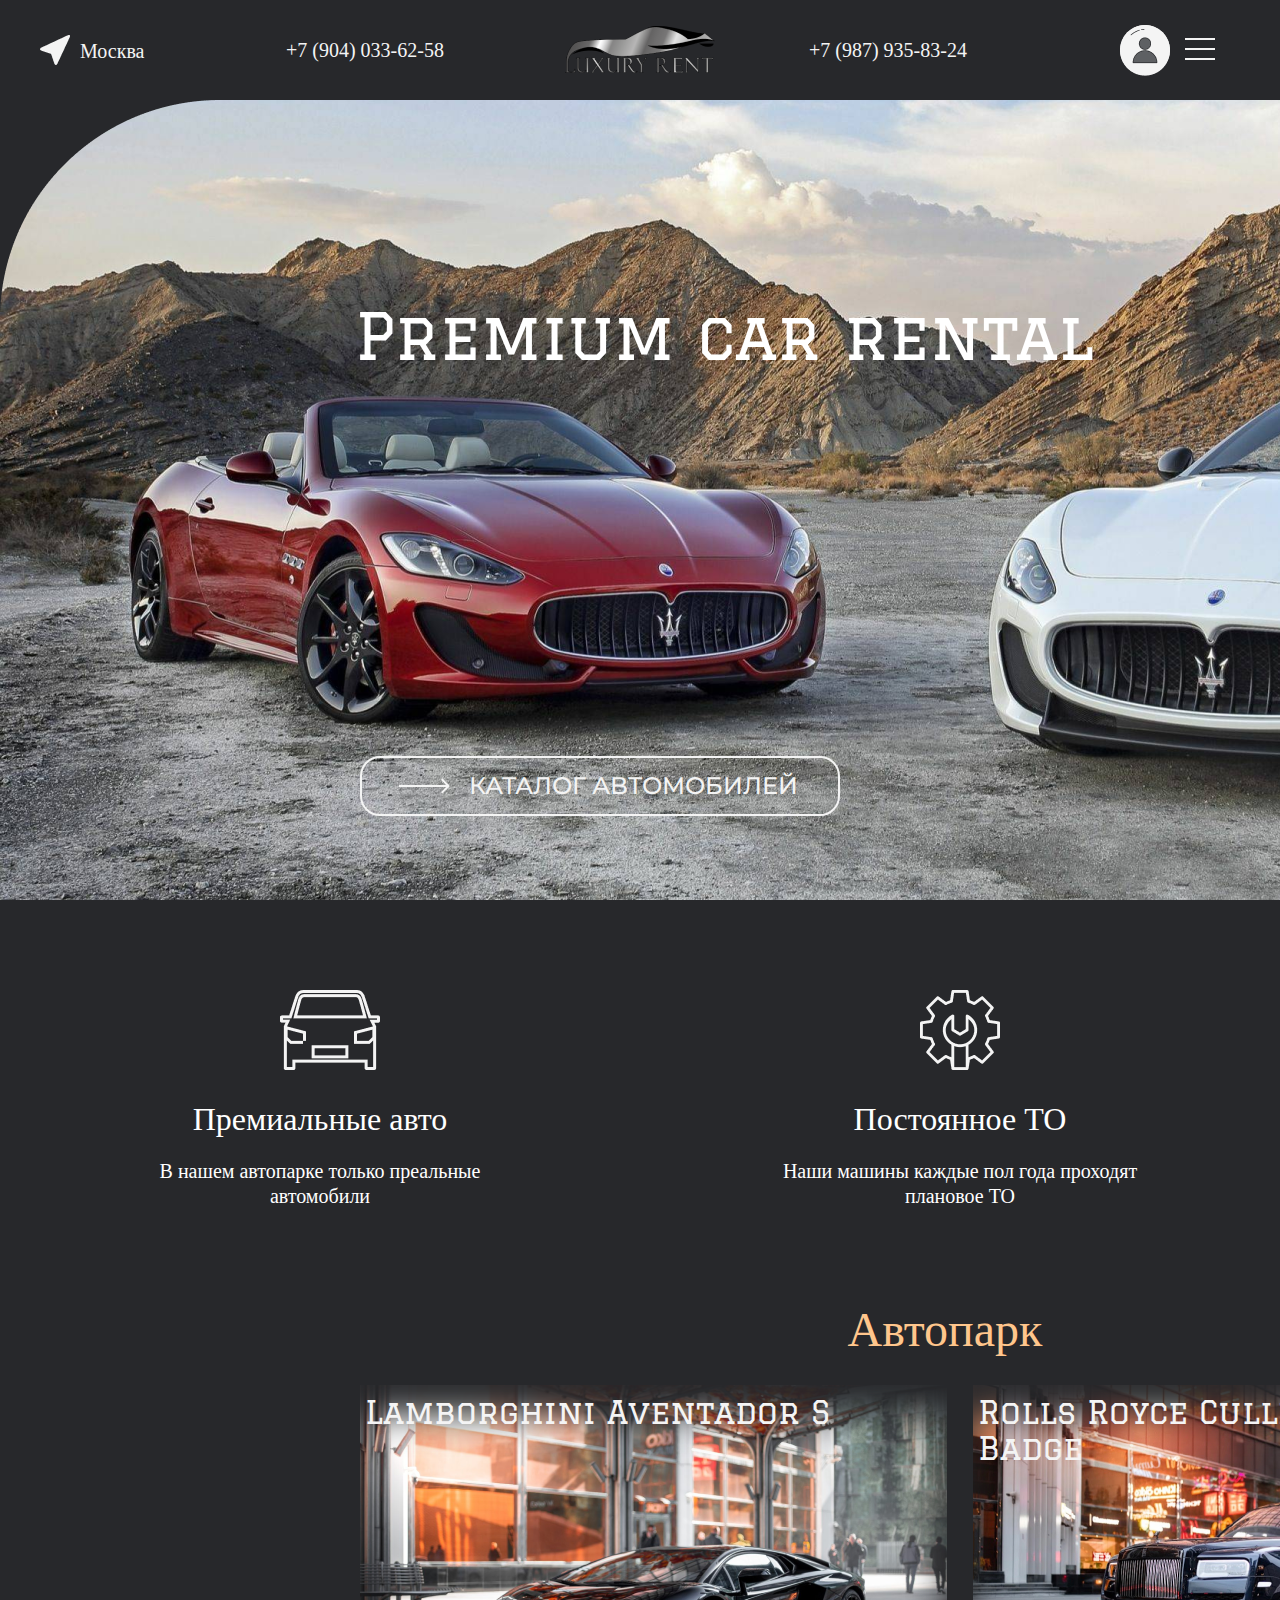
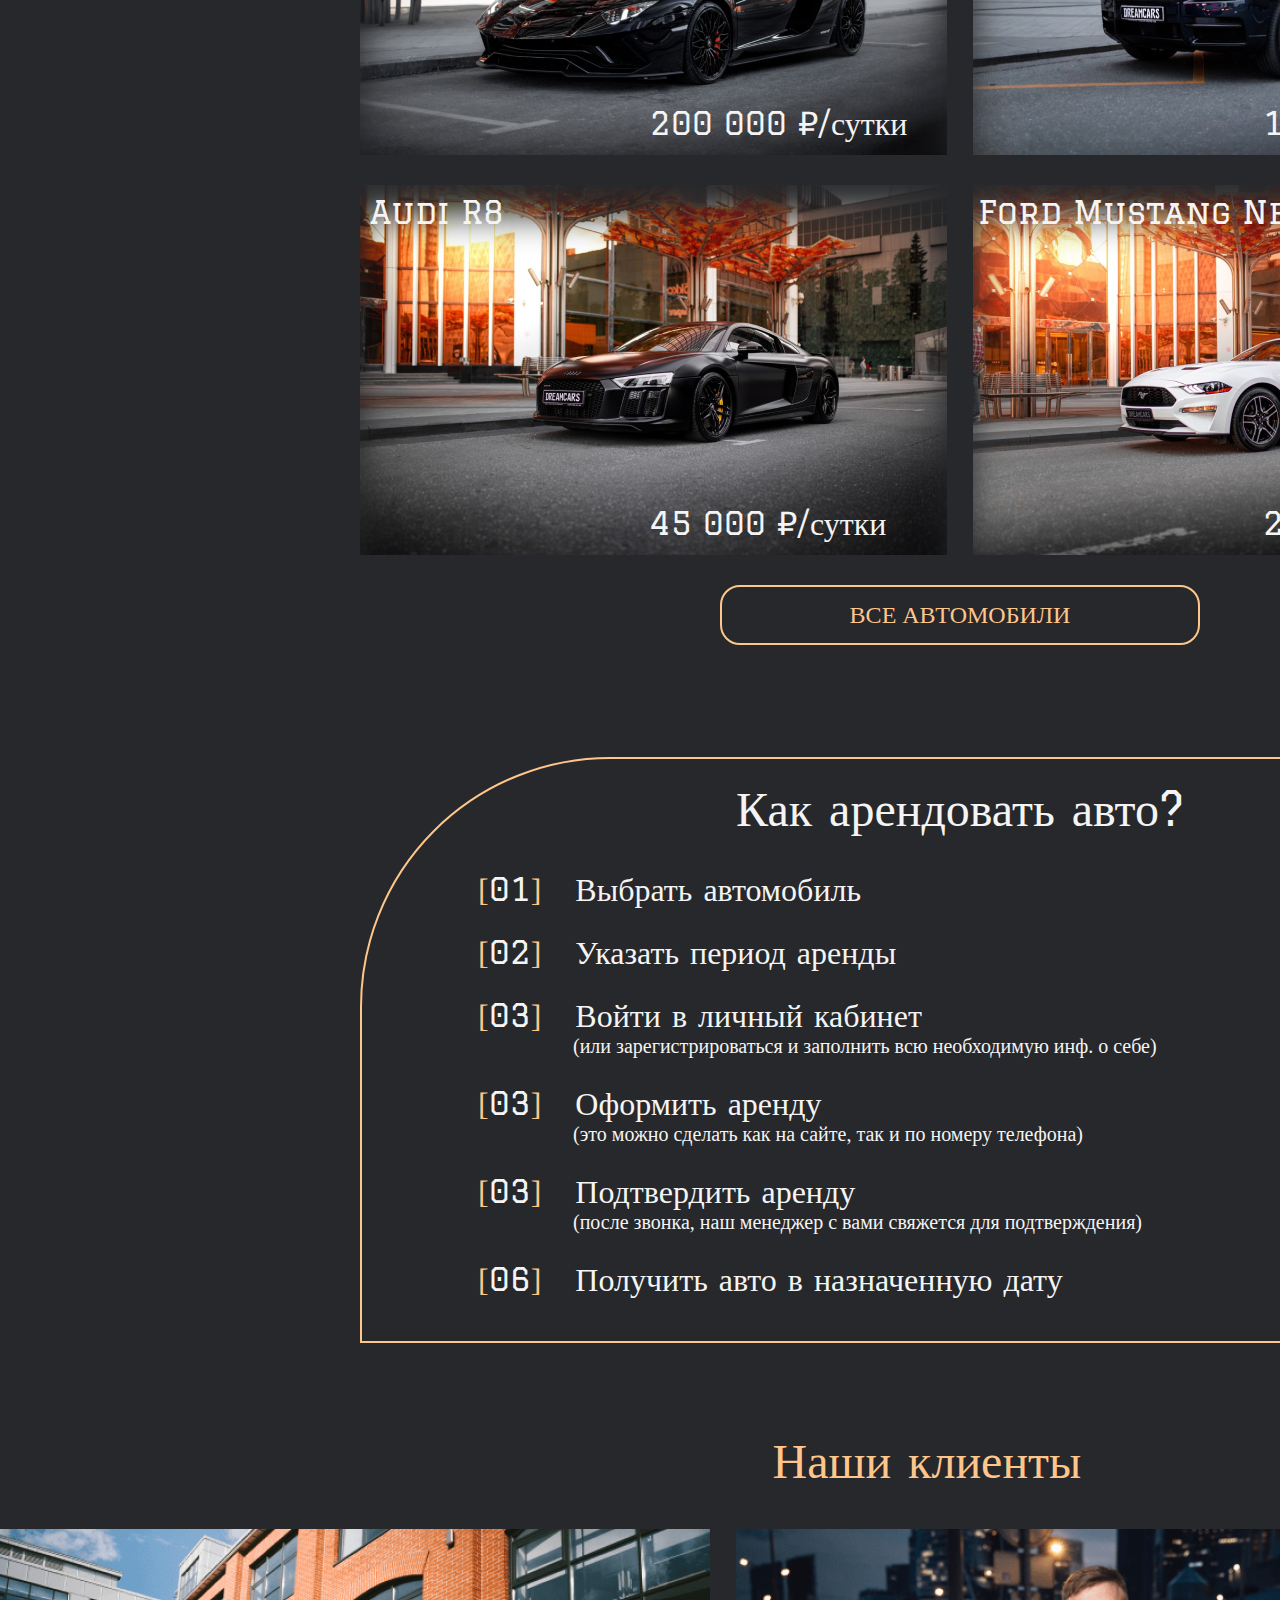
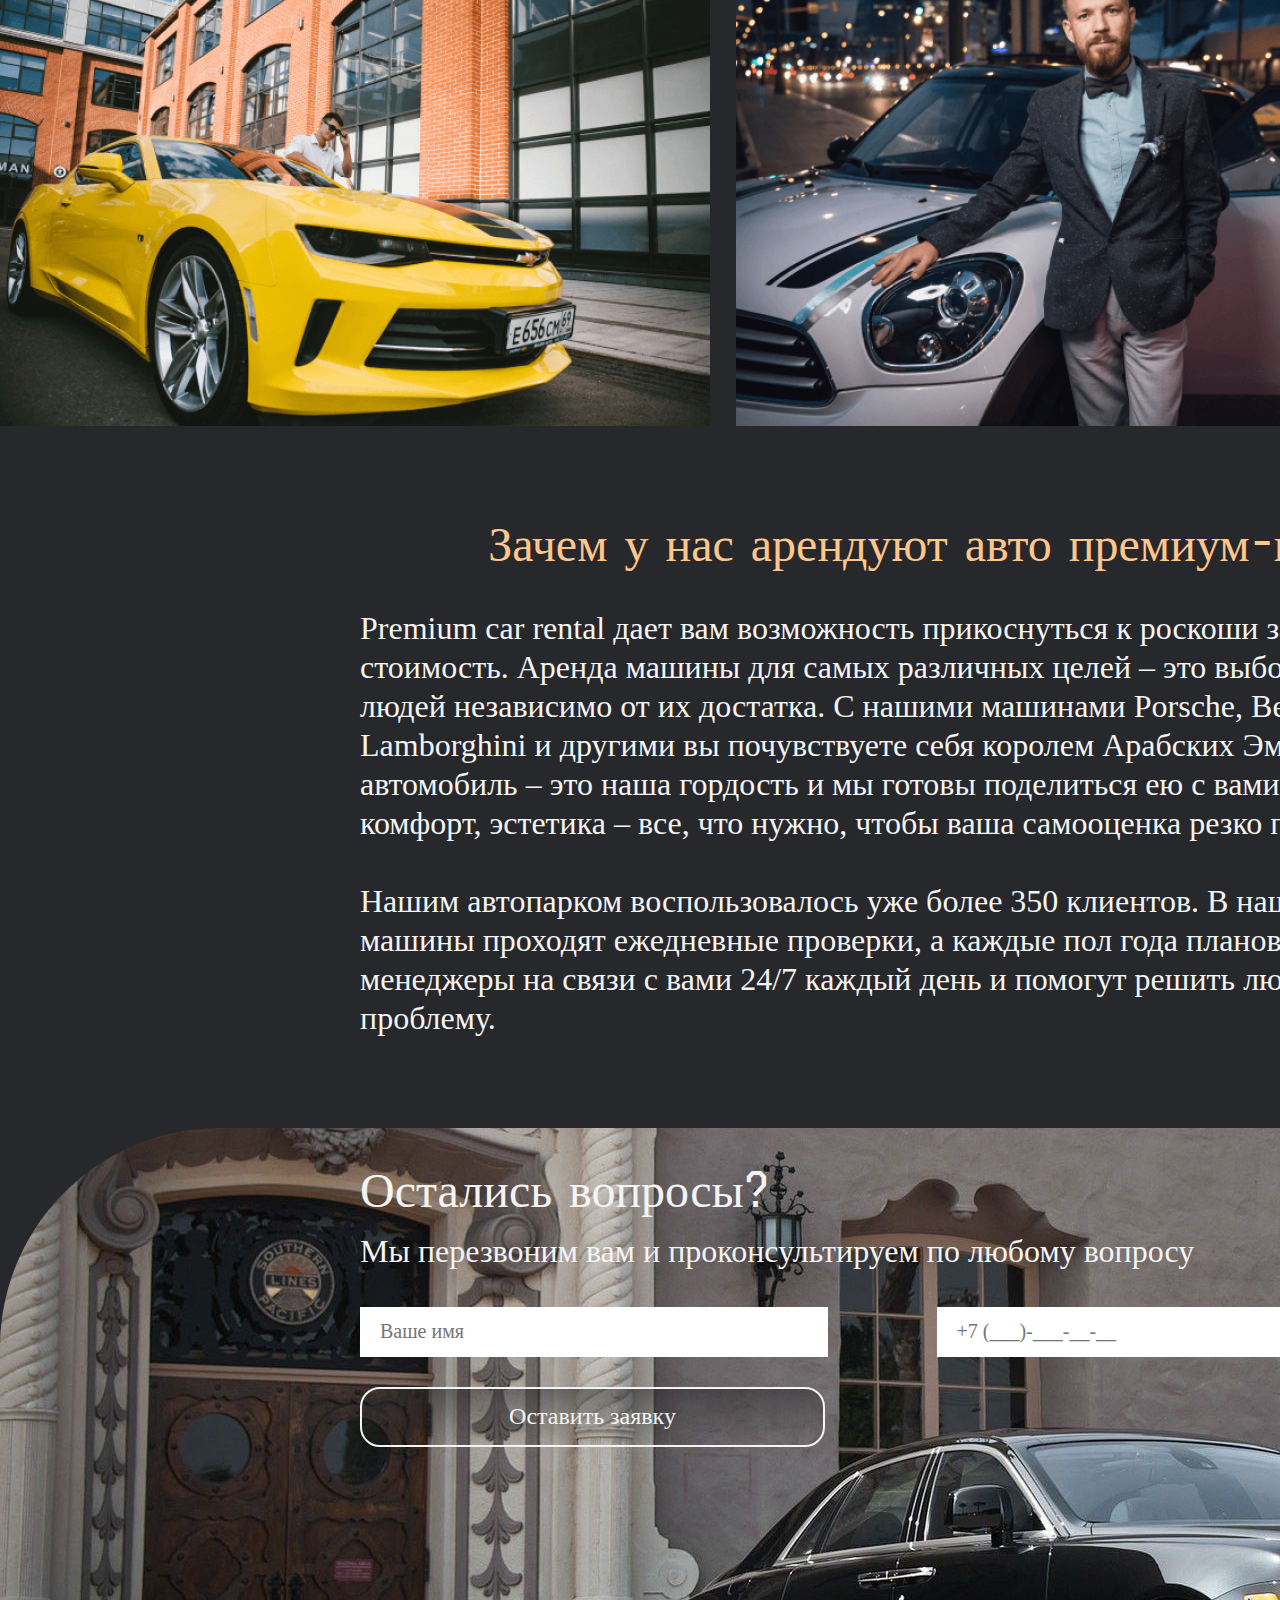
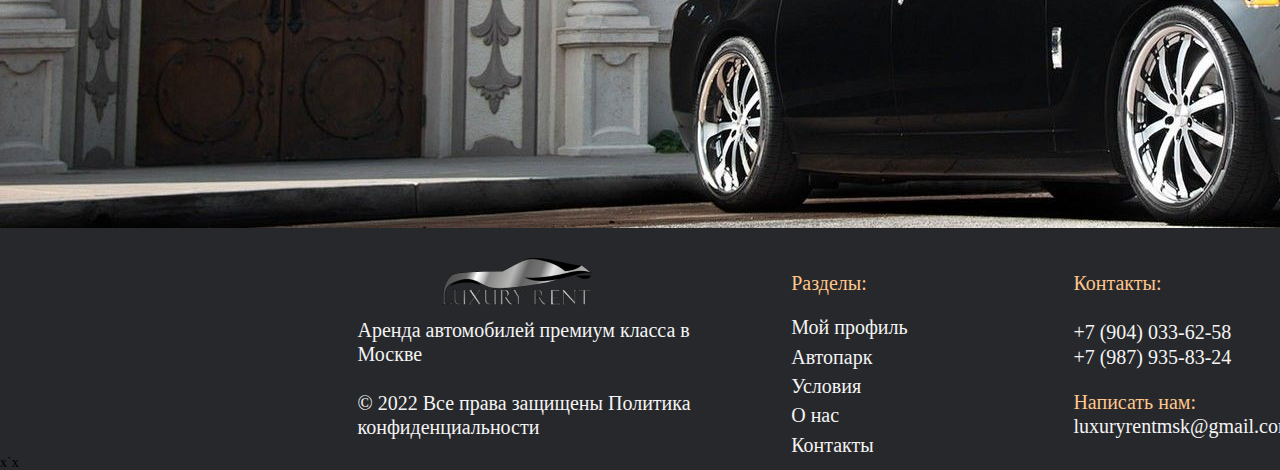
==== commit 7664eb17: "страница купе" ====
--- a/index.html
+++ b/index.html
@@ -9,6 +9,9 @@
     <link rel="stylesheet" href="https://unpkg.com/swiper@8/swiper-bundle.min.css" />
     <title>Luxury rent</title>
     <link rel="icon" href="images/favicon.ico" type="image/x-icon">
+    <link rel="preconnect" href="https://fonts.googleapis.com">
+<link rel="preconnect" href="https://fonts.gstatic.com" crossorigin>
+<link href="https://fonts.googleapis.com/css2?family=Montserrat:ital,wght@0,100;0,200;0,300;0,400;0,500;0,600;0,700;0,800;0,900;1,100;1,200;1,300;1,400;1,500;1,600;1,700;1,800;1,900&display=swap" rel="stylesheet">
     <script src="https://code.jquery.com/jquery-3.6.0.min.js"
         integrity="sha256-/xUj+3OJU5yExlq6GSYGSHk7tPXikynS7ogEvDej/m4=" crossorigin="anonymous"></script>
 </head>
--- a/css/style.css
+++ b/css/style.css
@@ -103,6 +103,7 @@
   position: absolute;
   top: 25px;
   margin-right: 50px;
+  visibility: hidden;
 }
 
 #main_menu #close {
@@ -1676,3 +1677,5 @@
   -webkit-box-shadow: 1px 1px 2px #000000;
           box-shadow: 1px 1px 2px #000000;
 }
+
+
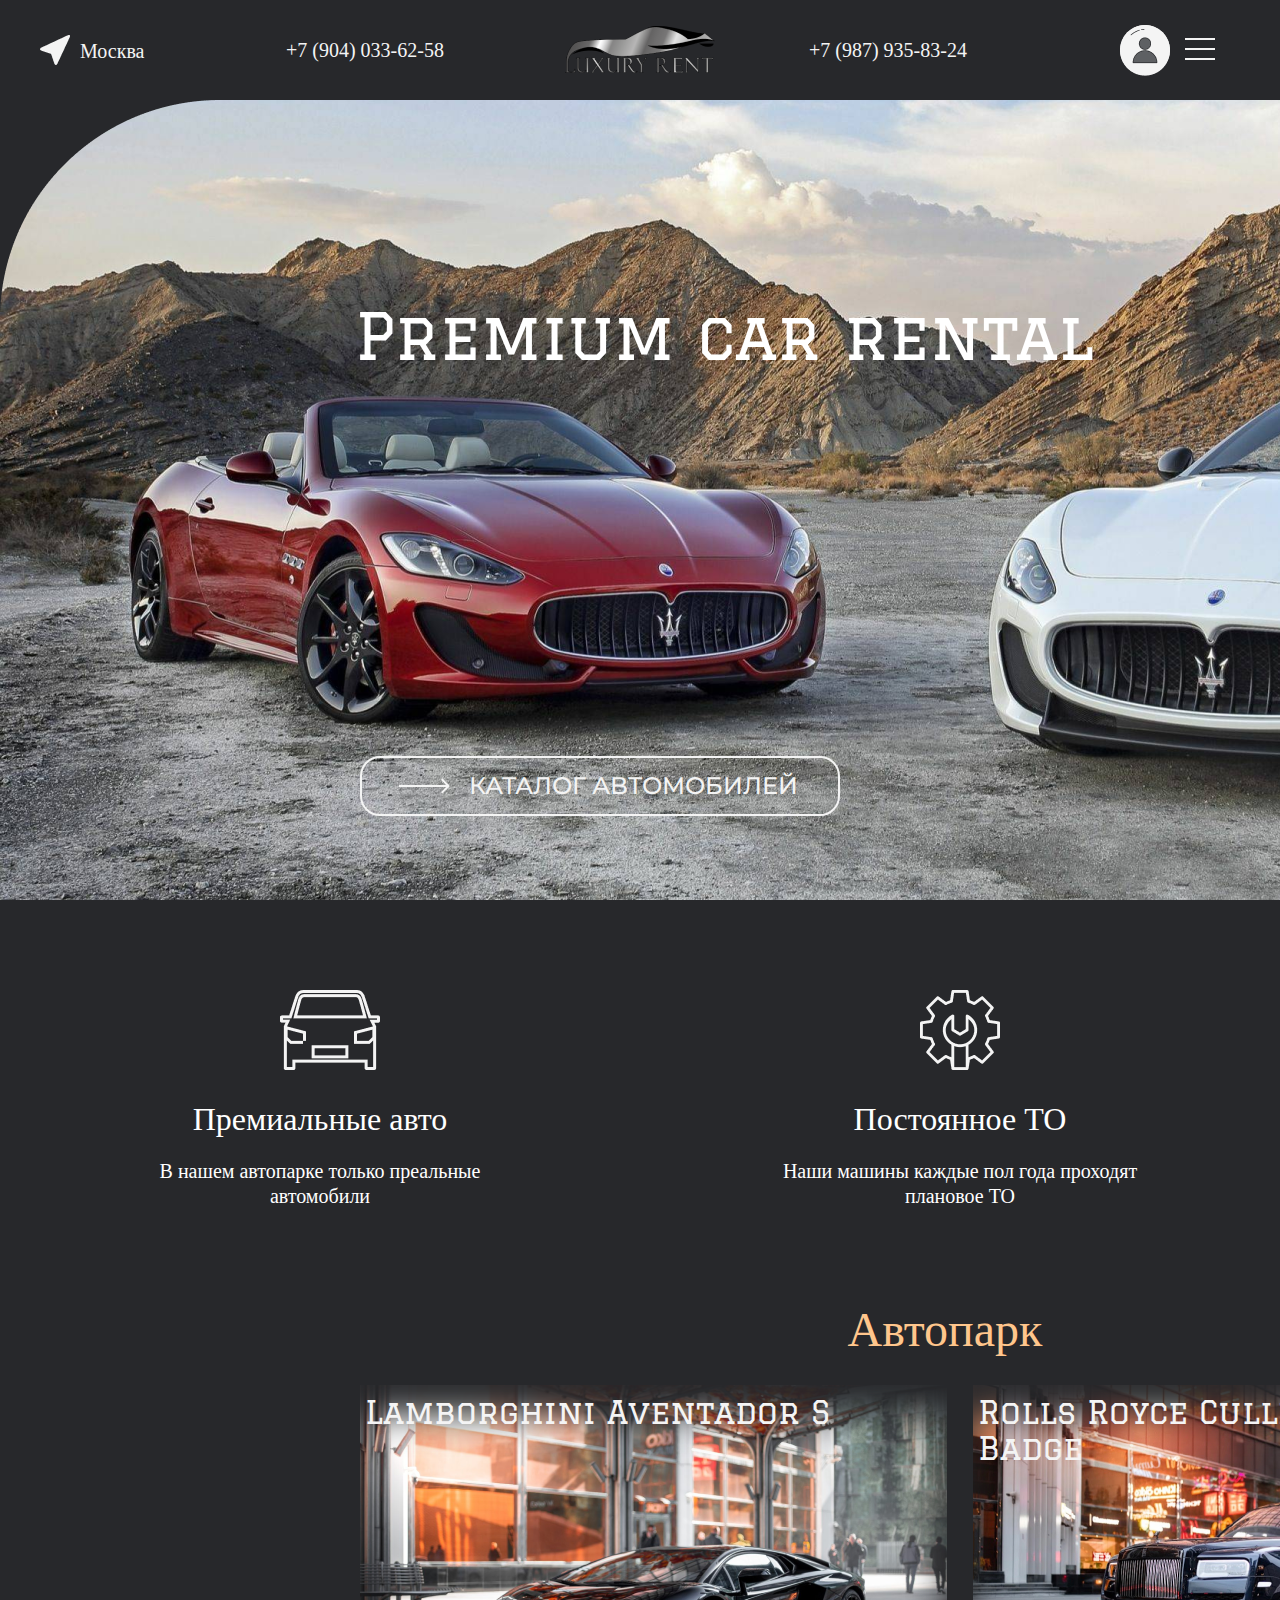
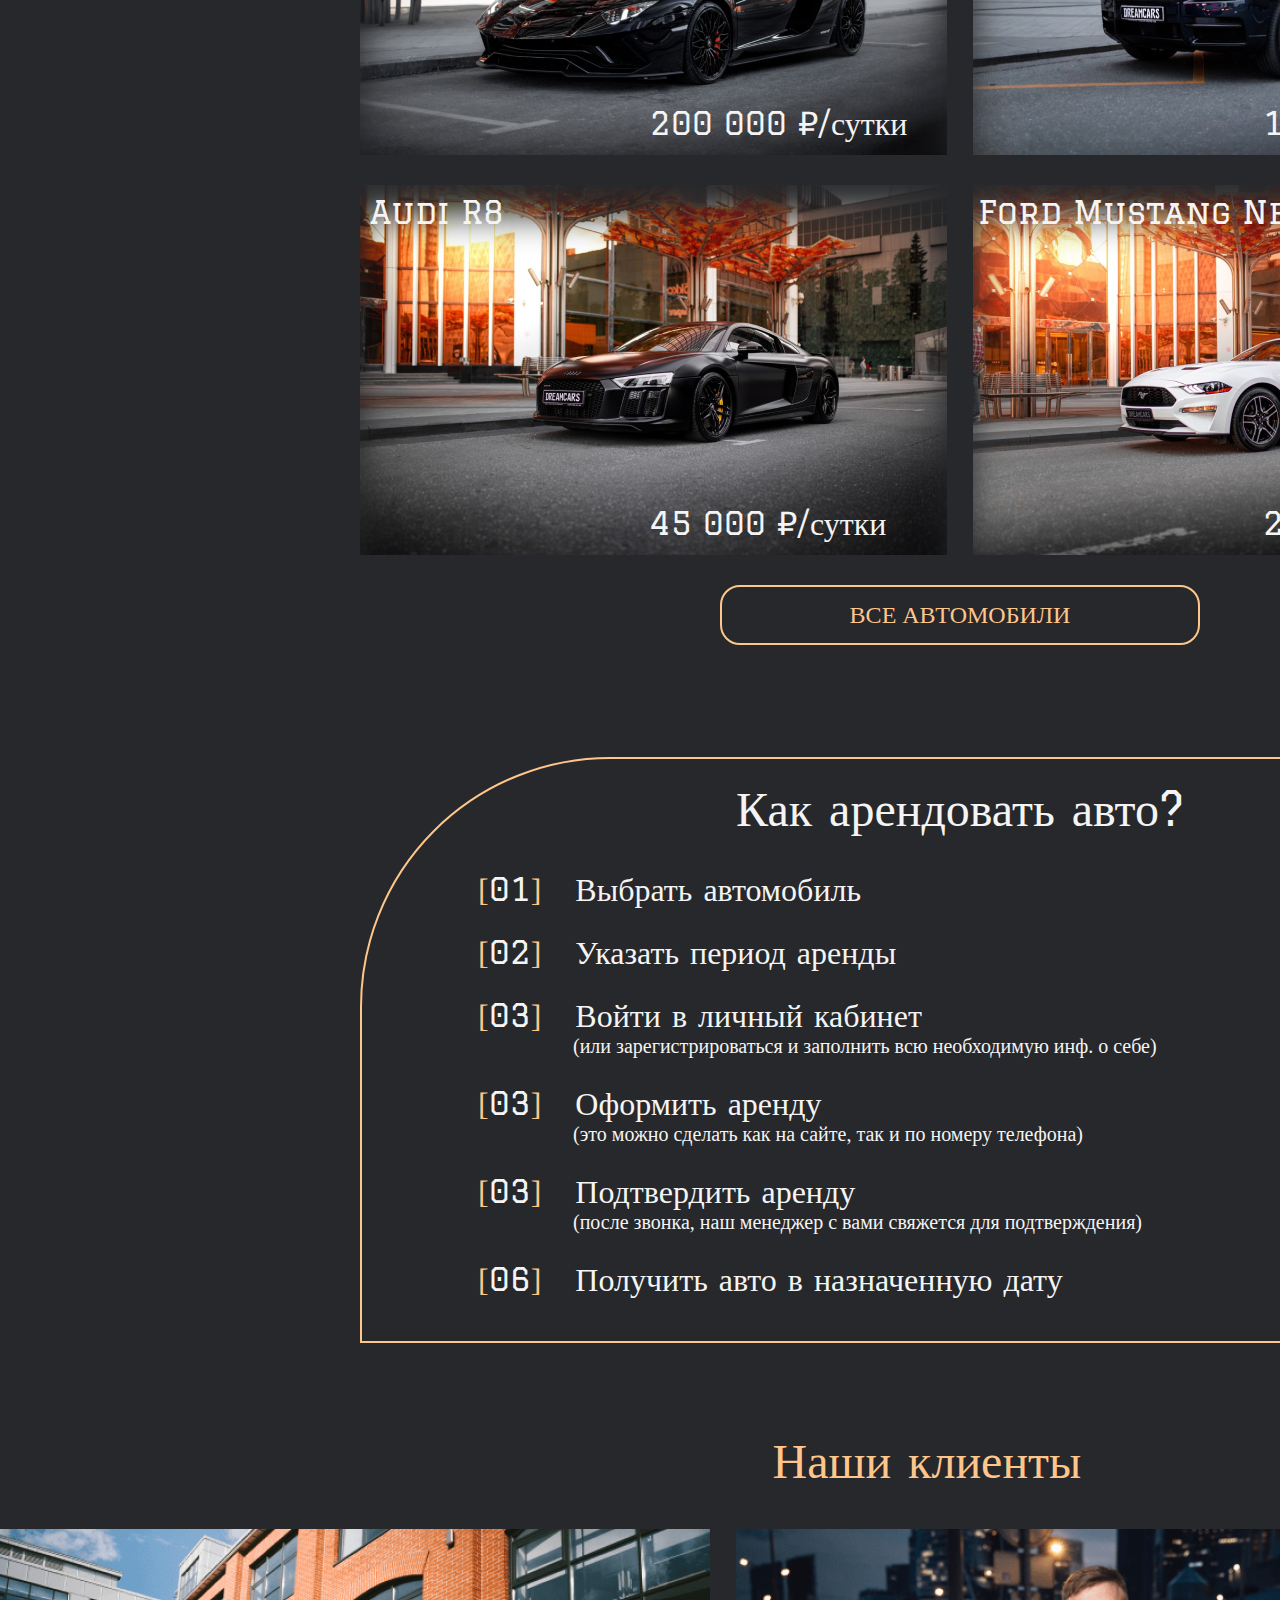
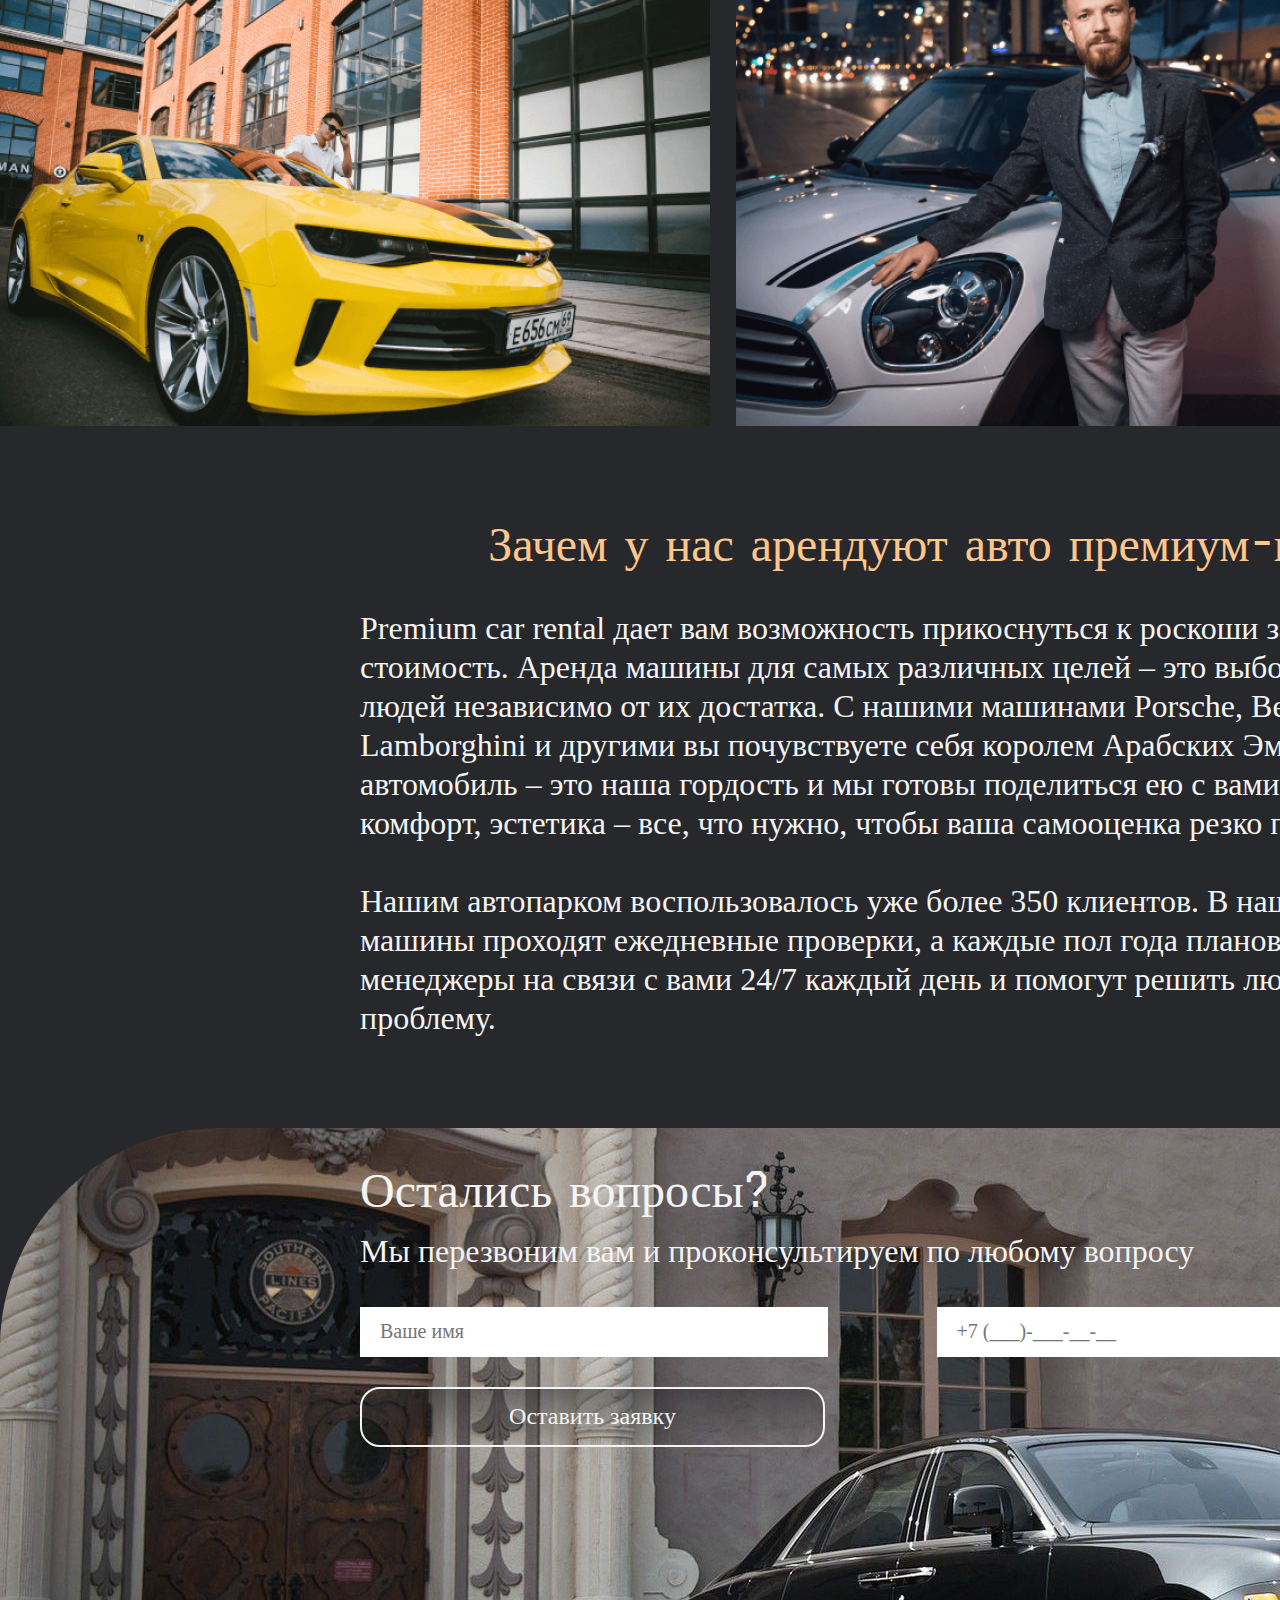
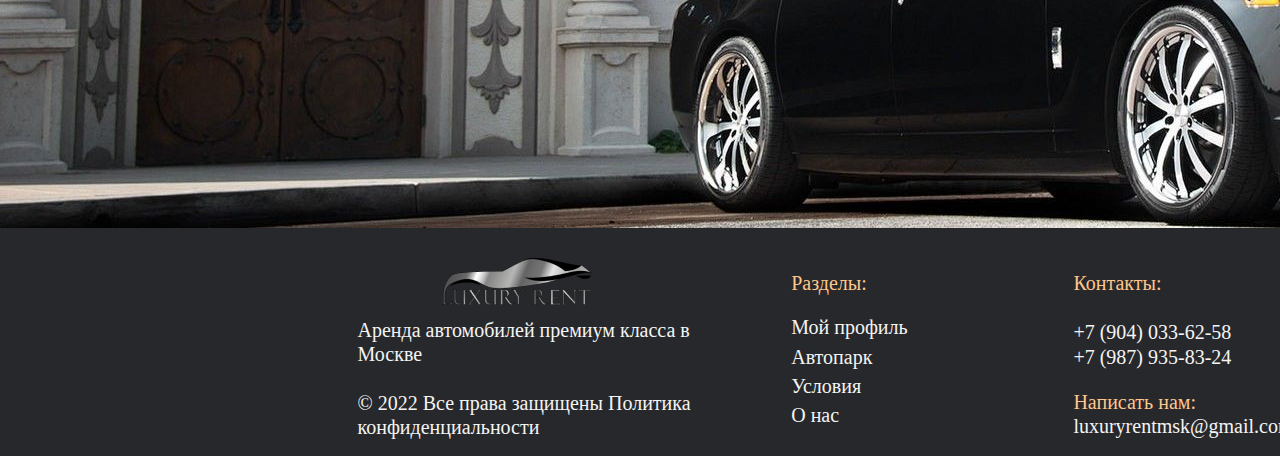
==== commit 37fe3e8f: "final" ====
--- a/index.html
+++ b/index.html
@@ -50,9 +50,8 @@
                             <nav>
                                 <a href="#popup" class="popup_link">Мой профиль</a>
                                 <a href="/pages/catalog.html">Автопарк</a>
-                                <a href="#">Условия</a>
-                                <a href="#">О нас</a>
-                                <a href="#">Контакты</a>
+                                <a href="/pages/terms.html">Условия</a>
+                                <a href="/pages/aboutUs.html">О нас</a>
                             </nav>
                         </div>
                     </div>
@@ -157,10 +156,10 @@
                             </div>
                         </a>
                     </div>
-                    <a href="#">
-                        <div class="carPark_button">
+                    <a href="/pages/catalog.html">
+                        <p class="carPark_button">
                             ВСЕ АВТОМОБИЛИ
-                        </div>
+                        </p>
                     </a>
                 </div>
                 <div class="info">
@@ -249,14 +248,12 @@
                     <div class="menu_content">
                         <a href="#popup" class="popup_link">
                             <p>Мой профиль</p>
-                        </a><a href="#">
+                        </a><a href="/pages/catalog.html">
                             <p>Автопарк</p>
-                        </a><a href="#">
+                        </a><a href="/pages/terms.html">
                             <p>Условия</p>
-                        </a><a href="#">
+                        </a><a href="/pages/aboutUs.html">
                             <p>О нас</p>
-                        </a><a href="#">
-                            <p>Контакты</p>
                         </a>
                     </div>
                 </div>
@@ -342,7 +339,6 @@
     <script src="js/script.js"></script>
     <script src="js/feedback.js"></script>
     <script src="js/popup.js"></script>
-    x`x
     <script src="js/slider.js"></script>
 </body>
 
